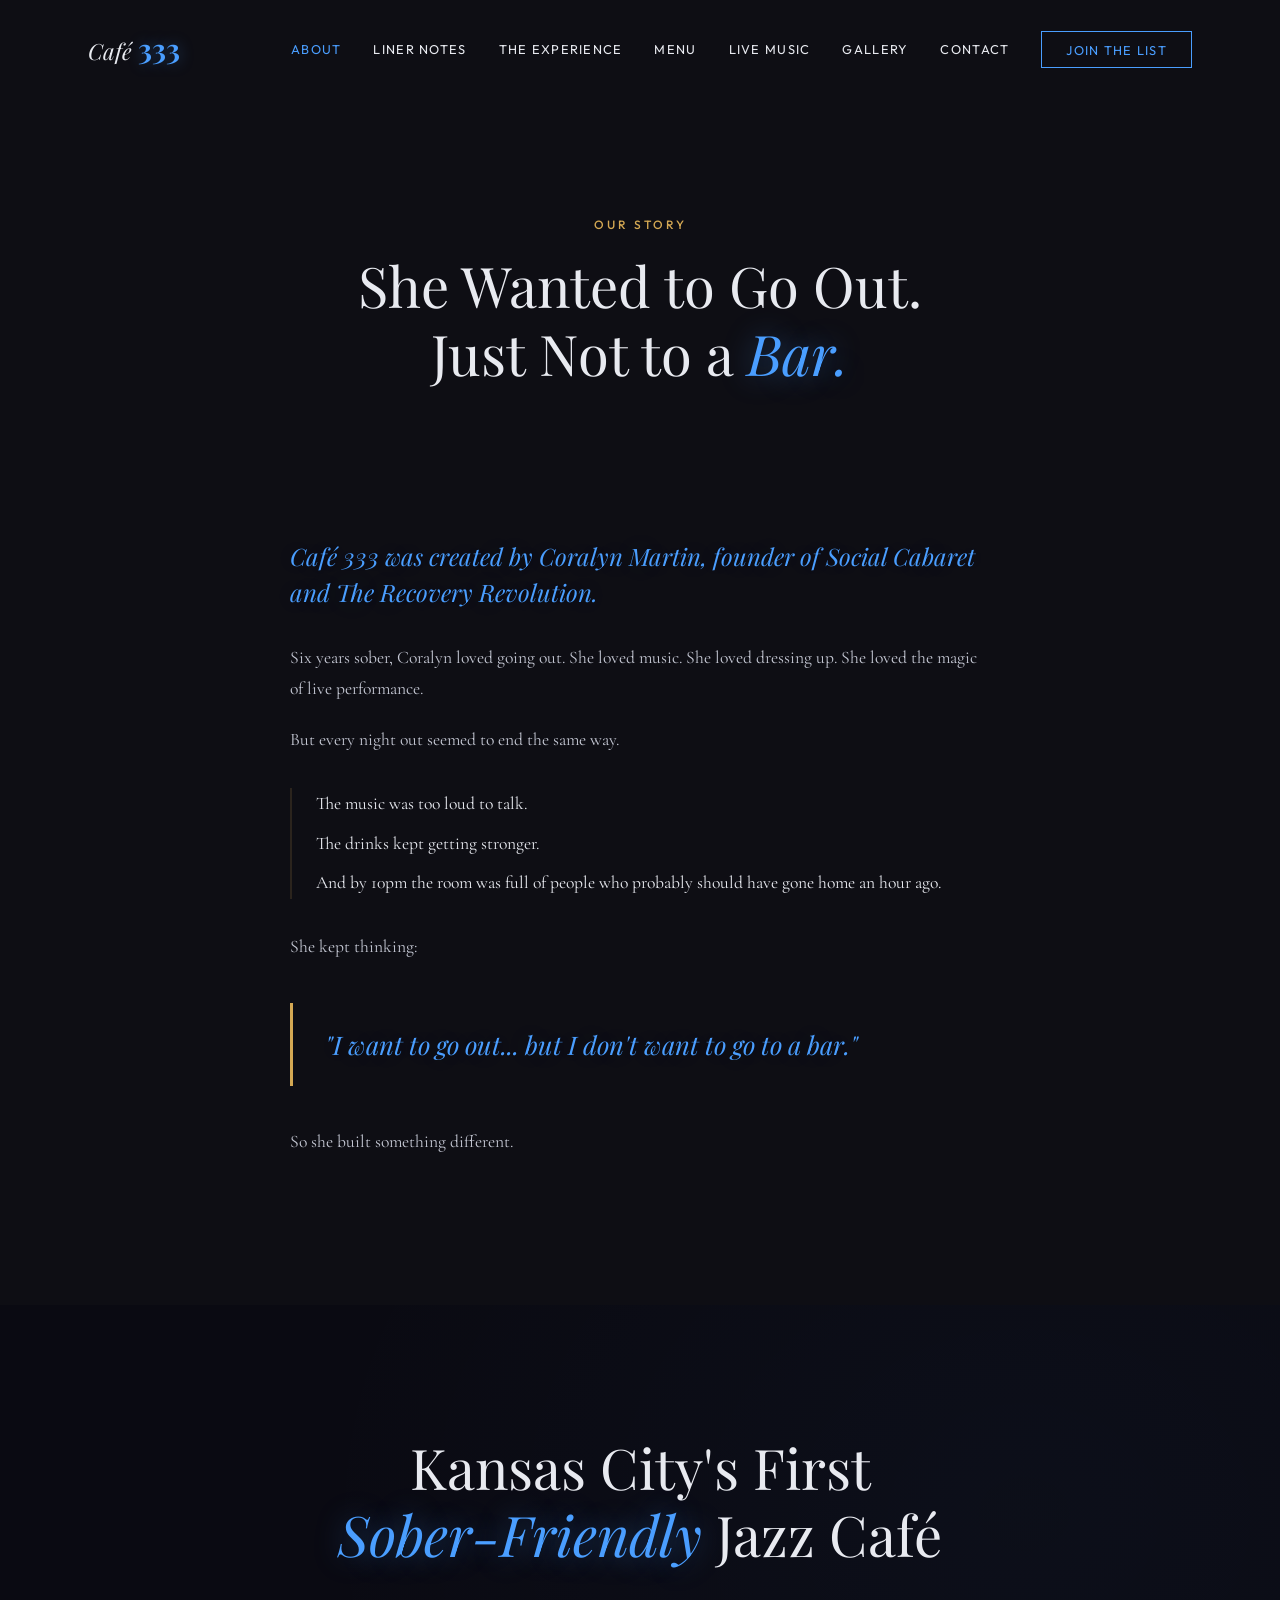
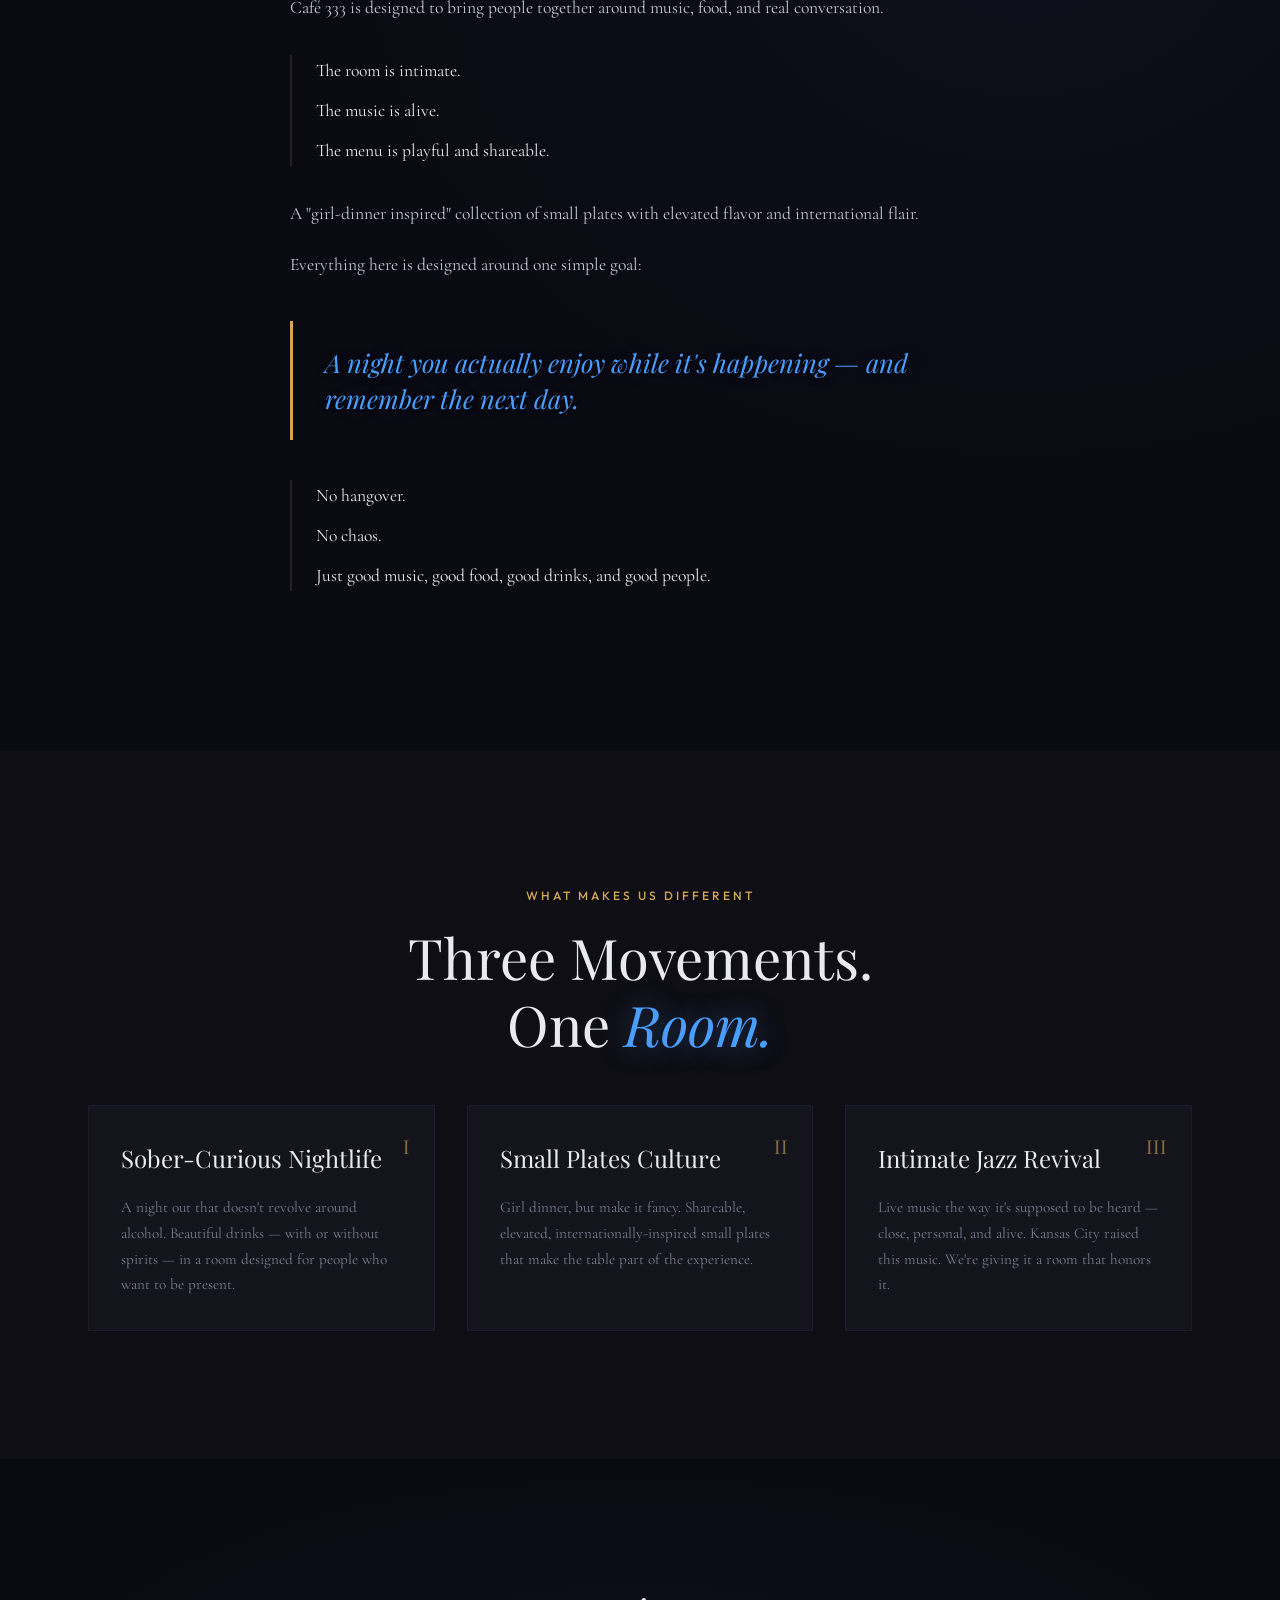
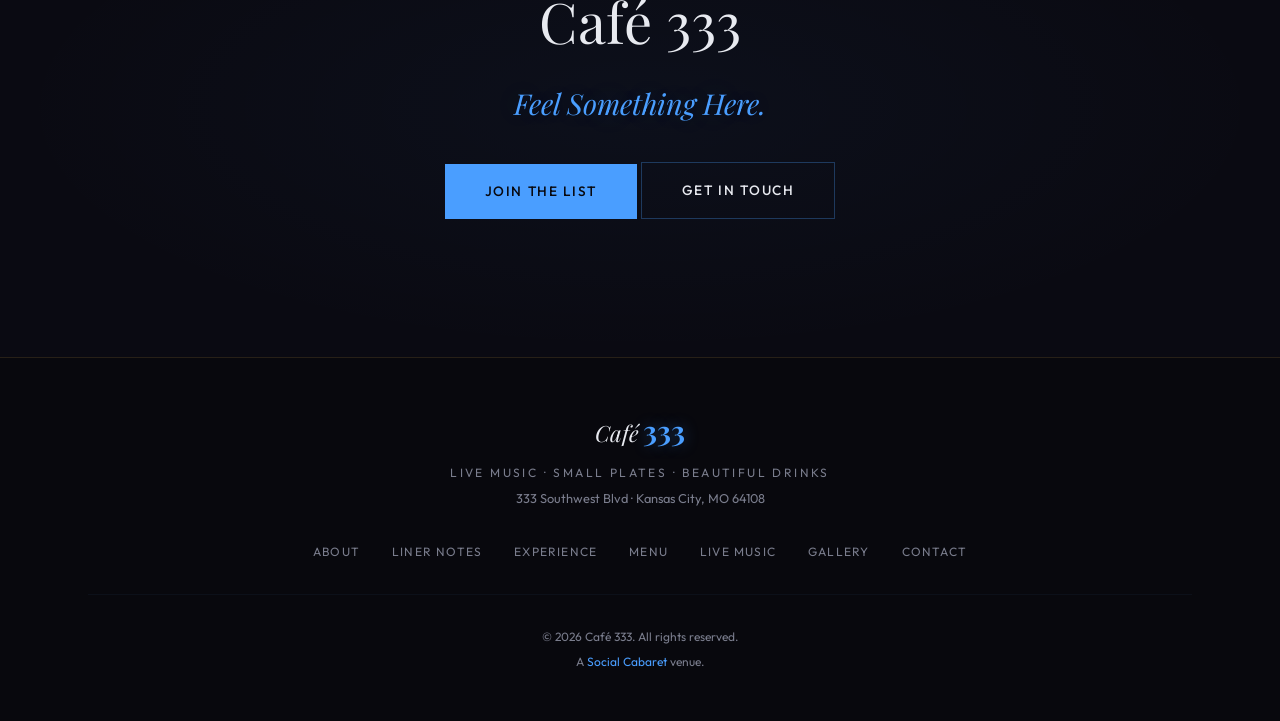
==== about.html @ 178d736c "Add cache-busting query string to CSS links Cloudflare CDN was serving stale CSS. Added ?v=2 to all " ====
<!DOCTYPE html>
<html lang="en">
<head>
  <meta charset="UTF-8">
  <meta name="viewport" content="width=device-width, initial-scale=1.0">
  <title>About — Café 333 | Kansas City's First Sober-Friendly Jazz Café</title>
  <meta name="description" content="Café 333 was created by Coralyn Martin, founder of Social Cabaret and The Recovery Revolution. Kansas City's first sober-friendly jazz café in the Crossroads.">
  <link rel="preconnect" href="https://fonts.googleapis.com">
  <link rel="preconnect" href="https://fonts.gstatic.com" crossorigin>
  <link href="https://fonts.googleapis.com/css2?family=Playfair+Display:ital,wght@0,400;0,700;0,900;1,400;1,700&family=Cormorant+Garamond:ital,wght@0,300;0,400;0,600;1,300;1,400&family=Outfit:wght@300;400;500;600&display=swap" rel="stylesheet">
  <link rel="stylesheet" href="css/style.css?v=2">
</head>
<body>

  <!-- ═══════════════════════════════════════════ -->
  <!-- NAVIGATION                                  -->
  <!-- ═══════════════════════════════════════════ -->
  <nav id="navbar" class="navbar scrolled">
    <div class="nav-container">
      <a href="index.html" class="nav-logo">
        <span class="logo-text">Café</span>
        <span class="logo-number">333</span>
      </a>
      <button class="nav-toggle" aria-label="Toggle navigation" aria-expanded="false">
        <span class="hamburger"></span>
      </button>
      <ul class="nav-links">
        <li><a href="about.html" style="color: var(--neon-blue);">About</a></li>
        <li><a href="liner-notes.html">Liner Notes</a></li>
        <li><a href="index.html#experience">The Experience</a></li>
        <li><a href="index.html#menu">Menu</a></li>
        <li><a href="index.html#performances">Live Music</a></li>
        <li><a href="index.html#gallery">Gallery</a></li>
        <li><a href="index.html#contact">Contact</a></li>
        <li><a href="index.html#signup" class="nav-cta">Join the List</a></li>
      </ul>
    </div>
  </nav>

  <!-- ═══════════════════════════════════════════ -->
  <!-- ABOUT HERO                                  -->
  <!-- ═══════════════════════════════════════════ -->
  <section class="section about-hero">
    <div class="container">
      <div class="section-header section-header--center">
        <span class="section-label">Our Story</span>
        <h1 class="section-title">She Wanted to Go Out.<br>Just Not to a <em>Bar.</em></h1>
      </div>
    </div>
  </section>

  <!-- ═══════════════════════════════════════════ -->
  <!-- FOUNDER STORY                               -->
  <!-- ═══════════════════════════════════════════ -->
  <section class="section about-story">
    <div class="container">
      <div class="about-story-content">
        <p class="lead">Café 333 was created by Coralyn Martin, founder of Social Cabaret and The Recovery Revolution.</p>

        <p>Six years sober, Coralyn loved going out. She loved music. She loved dressing up. She loved the magic of live performance.</p>

        <p>But every night out seemed to end the same way.</p>

        <div class="story-lines">
          <p>The music was too loud to talk.</p>
          <p>The drinks kept getting stronger.</p>
          <p>And by 10pm the room was full of people who probably should have gone home an hour ago.</p>
        </div>

        <p>She kept thinking:</p>

        <blockquote class="story-quote">
          "I want to go out... but I don't want to go to a bar."
        </blockquote>

        <p>So she built something different.</p>
      </div>
    </div>
  </section>

  <!-- ═══════════════════════════════════════════ -->
  <!-- THE CONCEPT                                 -->
  <!-- ═══════════════════════════════════════════ -->
  <section class="section about-concept">
    <div class="container">
      <div class="section-header section-header--center">
        <h2 class="section-title">Kansas City's First<br><em>Sober-Friendly</em> Jazz Café</h2>
      </div>
      <div class="about-story-content">
        <p>Café 333 is designed to bring people together around music, food, and real conversation.</p>

        <div class="story-lines">
          <p>The room is intimate.</p>
          <p>The music is alive.</p>
          <p>The menu is playful and shareable.</p>
        </div>

        <p>A "girl-dinner inspired" collection of small plates with elevated flavor and international flair.</p>

        <p>Everything here is designed around one simple goal:</p>

        <blockquote class="story-quote">
          A night you actually enjoy while it's happening — and remember the next day.
        </blockquote>

        <div class="story-lines">
          <p>No hangover.</p>
          <p>No chaos.</p>
          <p>Just good music, good food, good drinks, and good people.</p>
        </div>
      </div>
    </div>
  </section>

  <!-- ═══════════════════════════════════════════ -->
  <!-- POSITIONING                                 -->
  <!-- ═══════════════════════════════════════════ -->
  <section class="section about-position">
    <div class="container">
      <div class="section-header section-header--center">
        <span class="section-label">What Makes Us Different</span>
        <h2 class="section-title">Three Movements.<br>One <em>Room.</em></h2>
      </div>
      <div class="experience-cards">
        <article class="exp-card">
          <div class="exp-card-number">I</div>
          <div class="exp-card-content">
            <h3>Sober-Curious Nightlife</h3>
            <p>A night out that doesn't revolve around alcohol. Beautiful drinks — with or without spirits — in a room designed for people who want to be present.</p>
          </div>
        </article>
        <article class="exp-card">
          <div class="exp-card-number">II</div>
          <div class="exp-card-content">
            <h3>Small Plates Culture</h3>
            <p>Girl dinner, but make it fancy. Shareable, elevated, internationally-inspired small plates that make the table part of the experience.</p>
          </div>
        </article>
        <article class="exp-card">
          <div class="exp-card-number">III</div>
          <div class="exp-card-content">
            <h3>Intimate Jazz Revival</h3>
            <p>Live music the way it's supposed to be heard — close, personal, and alive. Kansas City raised this music. We're giving it a room that honors it.</p>
          </div>
        </article>
      </div>
    </div>
  </section>

  <!-- ═══════════════════════════════════════════ -->
  <!-- CLOSING / CTA                               -->
  <!-- ═══════════════════════════════════════════ -->
  <section class="section about-cta">
    <div class="container">
      <div class="section-header section-header--center">
        <h2 class="section-title">Café 333</h2>
        <p class="section-subtitle" style="font-family: var(--font-display); font-size: 1.8rem; font-style: italic; color: var(--neon-blue); text-shadow: 0 0 30px rgba(74, 158, 255, 0.15);">Feel Something Here.</p>
      </div>
      <div style="text-align: center; margin-top: 2rem;">
        <a href="index.html#signup" class="btn btn-primary">Join the List</a>
        <a href="index.html#contact" class="btn btn-ghost">Get in Touch</a>
      </div>
    </div>
  </section>

  <!-- ═══════════════════════════════════════════ -->
  <!-- FOOTER                                      -->
  <!-- ═══════════════════════════════════════════ -->
  <footer class="footer">
    <div class="container">
      <div class="footer-content">
        <div class="footer-brand">
          <span class="footer-logo">
            <span class="logo-text">Café</span>
            <span class="logo-number">333</span>
          </span>
          <p class="footer-tagline">Live Music · Small Plates · Beautiful Drinks</p>
          <p class="footer-address">333 Southwest Blvd · Kansas City, MO 64108</p>
        </div>
        <div class="footer-links">
          <a href="about.html">About</a>
          <a href="liner-notes.html">Liner Notes</a>
          <a href="index.html#experience">Experience</a>
          <a href="index.html#menu">Menu</a>
          <a href="index.html#performances">Live Music</a>
          <a href="index.html#gallery">Gallery</a>
          <a href="index.html#contact">Contact</a>
        </div>
        <div class="footer-bottom">
          <p>&copy; 2026 Café 333. All rights reserved.</p>
          <p class="footer-credit">A <a href="#" target="_blank">Social Cabaret</a> venue.</p>
        </div>
      </div>
    </div>
  </footer>

  <div class="floating-notes" aria-hidden="true" id="floatingNotes"></div>

  <script src="js/main.js"></script>
</body>
</html>
---- css/style.css ----
/* ═══════════════════════════════════════════════════════════════
   CAFÉ 333 — Kansas City's Newest Jazz Joint
   Blues, neons, and brass on black.
   ═══════════════════════════════════════════════════════════════ */

/* ─── CUSTOM PROPERTIES ─────────────────────────────────────── */
:root {
  /* Blues & Neons on Black */
  --neon-blue:   #4A9EFF;
  --neon-cyan:   #00D4FF;
  --neon-glow:   rgba(74, 158, 255, 0.4);
  --cyan-glow:   rgba(0, 212, 255, 0.3);

  /* Brass & Gold — for lines, rails, decorative accents */
  --gold:        #D4A853;
  --gold-light:  #E8C97A;
  --gold-dark:   #B8893A;
  --brass:       #C5954A;
  --brass-dim:   rgba(212, 168, 83, 0.15);

  /* Dark Palette */
  --cream:       #E8EAF0;
  --cream-dark:  #C5C8D4;
  --charcoal:    #0E0E14;
  --black:       #08080D;
  --midnight:    #0A0A12;
  --smoke:       #181824;
  --slate:       #7A7D8D;
  --deep-blue:   #0D1020;

  /* Typography */
  --font-display: 'Playfair Display', Georgia, serif;
  --font-body:    'Cormorant Garamond', Georgia, serif;
  --font-ui:      'Outfit', -apple-system, sans-serif;

  /* Spacing */
  --section-pad: clamp(4rem, 10vw, 8rem);
  --container-max: 1200px;

  /* Animation */
  --ease-out: cubic-bezier(0.22, 1, 0.36, 1);
  --ease-smooth: cubic-bezier(0.4, 0, 0.2, 1);
}

/* ─── RESET & BASE ──────────────────────────────────────────── */
*,
*::before,
*::after {
  margin: 0;
  padding: 0;
  box-sizing: border-box;
}

html {
  scroll-behavior: smooth;
  -webkit-font-smoothing: antialiased;
  -moz-osx-font-smoothing: grayscale;
}

body {
  font-family: var(--font-body);
  font-size: 18px;
  line-height: 1.7;
  color: var(--cream);
  background: var(--black);
  overflow-x: hidden;
}

img {
  display: block;
  max-width: 100%;
  height: auto;
}

a {
  color: var(--neon-blue);
  text-decoration: none;
  transition: color 0.3s var(--ease-smooth);
}

a:hover {
  color: var(--neon-cyan);
}

::selection {
  background: var(--neon-blue);
  color: var(--black);
}

.container {
  max-width: var(--container-max);
  margin: 0 auto;
  padding: 0 clamp(1.5rem, 4vw, 3rem);
}

.section {
  padding: var(--section-pad) 0;
  position: relative;
}

/* ─── SECTION HEADERS ───────────────────────────────────────── */
.section-label {
  display: inline-block;
  font-family: var(--font-ui);
  font-size: 0.75rem;
  font-weight: 500;
  letter-spacing: 0.25em;
  text-transform: uppercase;
  color: var(--gold);
  margin-bottom: 1rem;
  position: relative;
  padding-left: 2.5rem;
}

.section-label::before {
  content: '';
  position: absolute;
  left: 0;
  top: 50%;
  width: 2rem;
  height: 1px;
  background: var(--gold);
}

.section-title {
  font-family: var(--font-display);
  font-size: clamp(2rem, 5vw, 3.5rem);
  font-weight: 400;
  line-height: 1.2;
  color: var(--cream);
  margin-bottom: 1.5rem;
}

.section-title em {
  font-style: italic;
  color: var(--neon-blue);
  text-shadow: 0 0 30px var(--neon-glow);
}

.section-subtitle {
  font-family: var(--font-body);
  font-size: 1.15rem;
  color: var(--slate);
  max-width: 600px;
  line-height: 1.8;
}

.section-header--center {
  text-align: center;
}

.section-header--center .section-label {
  padding-left: 0;
}

.section-header--center .section-label::before {
  display: none;
}

.section-header--center .section-subtitle {
  margin: 0 auto;
}

/* ─── BUTTONS ───────────────────────────────────────────────── */
.btn {
  display: inline-block;
  font-family: var(--font-ui);
  font-size: 0.85rem;
  font-weight: 500;
  letter-spacing: 0.12em;
  text-transform: uppercase;
  padding: 1rem 2.5rem;
  border: none;
  border-radius: 0;
  cursor: pointer;
  transition: all 0.4s var(--ease-out);
  position: relative;
  overflow: hidden;
}

.btn-primary {
  background: var(--neon-blue);
  color: var(--black);
}

.btn-primary:hover {
  background: var(--neon-cyan);
  color: var(--black);
  transform: translateY(-2px);
  box-shadow: 0 8px 30px var(--neon-glow);
}

.btn-ghost {
  background: transparent;
  color: var(--cream);
  border: 1px solid rgba(74, 158, 255, 0.3);
}

.btn-ghost:hover {
  border-color: var(--neon-blue);
  color: var(--neon-blue);
  transform: translateY(-2px);
  box-shadow: 0 0 20px rgba(74, 158, 255, 0.15);
}

.btn-outline {
  background: transparent;
  color: var(--neon-blue);
  border: 1px solid var(--neon-blue);
}

.btn-outline:hover {
  background: var(--neon-blue);
  color: var(--black);
  transform: translateY(-2px);
  box-shadow: 0 0 20px var(--neon-glow);
}

/* ─── NAVBAR ────────────────────────────────────────────────── */
.navbar {
  position: fixed;
  top: 0;
  left: 0;
  right: 0;
  z-index: 1000;
  padding: 1.5rem 0;
  transition: all 0.4s var(--ease-smooth);
}

.navbar.scrolled {
  background: rgba(8, 8, 13, 0.95);
  backdrop-filter: blur(20px);
  -webkit-backdrop-filter: blur(20px);
  padding: 0.8rem 0;
  border-bottom: 1px solid var(--brass-dim);
}

.nav-container {
  max-width: var(--container-max);
  margin: 0 auto;
  padding: 0 clamp(1.5rem, 4vw, 3rem);
  display: flex;
  align-items: center;
  justify-content: space-between;
}

.nav-logo {
  display: flex;
  align-items: baseline;
  gap: 0.4rem;
  text-decoration: none;
  z-index: 1001;
}

.logo-text {
  font-family: var(--font-display);
  font-size: 1.4rem;
  font-weight: 400;
  font-style: italic;
  color: var(--cream);
}

.logo-number {
  font-family: var(--font-display);
  font-size: 1.8rem;
  font-weight: 700;
  color: var(--neon-blue);
  text-shadow: 0 0 15px var(--neon-glow);
}

.nav-links {
  display: flex;
  align-items: center;
  gap: 2rem;
  list-style: none;
}

.nav-links a {
  font-family: var(--font-ui);
  font-size: 0.8rem;
  font-weight: 400;
  letter-spacing: 0.1em;
  text-transform: uppercase;
  color: var(--cream);
  transition: color 0.3s;
  position: relative;
}

.nav-links a::after {
  content: '';
  position: absolute;
  bottom: -4px;
  left: 0;
  width: 0;
  height: 1px;
  background: var(--neon-blue);
  transition: width 0.3s var(--ease-out);
}

.nav-links a:hover {
  color: var(--neon-blue);
}

.nav-links a:hover::after {
  width: 100%;
}

.nav-cta {
  padding: 0.6rem 1.5rem !important;
  border: 1px solid var(--neon-blue) !important;
  color: var(--neon-blue) !important;
}

.nav-cta:hover {
  background: var(--neon-blue) !important;
  color: var(--black) !important;
  box-shadow: 0 0 15px var(--neon-glow) !important;
}

/* Hamburger */
.nav-toggle {
  display: none;
  background: none;
  border: none;
  cursor: pointer;
  padding: 0.5rem;
  z-index: 1001;
}

.hamburger,
.hamburger::before,
.hamburger::after {
  display: block;
  width: 24px;
  height: 1.5px;
  background: var(--cream);
  transition: all 0.3s var(--ease-smooth);
}

.hamburger {
  position: relative;
}

.hamburger::before,
.hamburger::after {
  content: '';
  position: absolute;
  left: 0;
}

.hamburger::before { top: -7px; }
.hamburger::after  { top: 7px; }

.nav-toggle[aria-expanded="true"] .hamburger {
  background: transparent;
}

.nav-toggle[aria-expanded="true"] .hamburger::before {
  transform: rotate(45deg);
  top: 0;
}

.nav-toggle[aria-expanded="true"] .hamburger::after {
  transform: rotate(-45deg);
  top: 0;
}

/* ─── HERO ──────────────────────────────────────────────────── */
.hero {
  min-height: 100vh;
  display: flex;
  align-items: center;
  justify-content: center;
  position: relative;
  overflow: hidden;
  background: var(--black);
}

.hero-bg {
  position: absolute;
  inset: 0;
  z-index: 0;
}

.hero-bg img {
  width: 100%;
  height: 100%;
  object-fit: cover;
  object-position: center 20%;
  filter: brightness(0.35) saturate(1.2);
}

.hero-overlay {
  position: absolute;
  inset: 0;
  z-index: 1;
  background:
    linear-gradient(to bottom, rgba(8, 8, 13, 0.4) 0%, rgba(8, 8, 13, 0.2) 40%, rgba(8, 8, 13, 0.7) 80%, var(--black) 100%),
    linear-gradient(to right, rgba(74, 158, 255, 0.05) 0%, transparent 50%);
}

.hero-particles {
  position: absolute;
  inset: 0;
  pointer-events: none;
  z-index: 1;
}

.hero-content {
  text-align: center;
  position: relative;
  z-index: 2;
  padding: 0 2rem;
}

.hero-tagline-top {
  font-family: var(--font-ui);
  font-size: 0.8rem;
  font-weight: 400;
  letter-spacing: 0.3em;
  text-transform: uppercase;
  color: var(--gold);
  margin-bottom: 1.5rem;
  opacity: 0;
  animation: fadeUp 1s 0.3s var(--ease-out) forwards;
}

.hero-title {
  font-family: var(--font-display);
  font-size: clamp(3.5rem, 12vw, 8rem);
  font-weight: 900;
  line-height: 0.95;
  color: var(--cream);
  margin-bottom: 1.5rem;
  display: flex;
  flex-direction: column;
  align-items: center;
}

.title-line {
  opacity: 0;
  display: inline-block;
}

.title-line-1 {
  animation: fadeUp 0.8s 0.5s var(--ease-out) forwards;
  font-size: clamp(3.5rem, 12vw, 8rem);
  font-style: italic;
  color: var(--cream);
}

.title-line-2 {
  animation: fadeUp 0.8s 0.7s var(--ease-out) forwards;
  font-family: var(--font-ui);
  font-size: clamp(0.8rem, 2vw, 1rem);
  font-weight: 300;
  letter-spacing: 0.5em;
  text-transform: uppercase;
  color: var(--neon-blue);
  text-shadow: 0 0 20px var(--neon-glow);
  margin: 0.8rem 0 0.3rem;
}

.title-line-3 {
  animation: fadeUp 0.8s 0.9s var(--ease-out) forwards;
  font-size: clamp(1.2rem, 3vw, 1.6rem);
  font-weight: 400;
  font-style: italic;
  color: var(--gold);
  letter-spacing: 0.02em;
}

.title-dot {
  display: none;
}

.hero-divider {
  width: 120px;
  margin: 1rem auto 2rem;
  color: var(--gold);
  opacity: 0;
  animation: fadeUp 0.8s 1.1s var(--ease-out) forwards;
}

.divider-svg {
  width: 100%;
}

.hero-tagline {
  font-family: var(--font-body);
  font-size: clamp(1rem, 2.5vw, 1.3rem);
  font-weight: 300;
  color: var(--cream-dark);
  line-height: 1.8;
  max-width: 550px;
  margin: 0 auto 3rem;
  opacity: 0;
  animation: fadeUp 0.8s 1.3s var(--ease-out) forwards;
}

.hero-actions {
  display: flex;
  gap: 1.5rem;
  justify-content: center;
  flex-wrap: wrap;
  opacity: 0;
  animation: fadeUp 0.8s 1.5s var(--ease-out) forwards;
}

.hero-scroll {
  position: absolute;
  bottom: 2rem;
  left: 50%;
  transform: translateX(-50%);
  display: flex;
  flex-direction: column;
  align-items: center;
  gap: 0.5rem;
  opacity: 0;
  animation: fadeUp 0.8s 2s var(--ease-out) forwards;
}

.hero-scroll span {
  font-family: var(--font-ui);
  font-size: 0.65rem;
  letter-spacing: 0.2em;
  text-transform: uppercase;
  color: var(--slate);
}

.scroll-line {
  width: 1px;
  height: 40px;
  background: linear-gradient(to bottom, var(--neon-blue), transparent);
  animation: scrollPulse 2s ease-in-out infinite;
}

@keyframes scrollPulse {
  0%, 100% { opacity: 1; transform: scaleY(1); }
  50% { opacity: 0.3; transform: scaleY(0.6); }
}

@keyframes fadeUp {
  from { opacity: 0; transform: translateY(20px); }
  to   { opacity: 1; transform: translateY(0); }
}

@keyframes grain {
  0%, 100% { transform: translate(0, 0); }
  10% { transform: translate(-5%, -10%); }
  20% { transform: translate(-15%, 5%); }
  30% { transform: translate(7%, -25%); }
  40% { transform: translate(-5%, 25%); }
  50% { transform: translate(-15%, 10%); }
  60% { transform: translate(15%, 0%); }
  70% { transform: translate(0%, 15%); }
  80% { transform: translate(3%, 35%); }
  90% { transform: translate(-10%, 10%); }
}

/* ─── ABOUT ─────────────────────────────────────────────────── */
.about {
  background: var(--charcoal);
}

.about-grid {
  display: grid;
  grid-template-columns: 1fr 1fr;
  gap: 4rem;
  align-items: center;
  margin-top: 3rem;
}

.image-frame {
  position: relative;
  overflow: hidden;
  aspect-ratio: 4 / 5;
  background: var(--smoke);
}

.image-frame img {
  width: 100%;
  height: 100%;
  object-fit: cover;
  transition: transform 0.6s var(--ease-out);
}

.image-frame:hover img {
  transform: scale(1.03);
}

.image-accent {
  position: absolute;
  top: -1rem;
  right: -1rem;
  width: 100%;
  height: 100%;
  border: 1px solid var(--gold);
  z-index: -1;
}

.about-text .lead {
  font-family: var(--font-display);
  font-size: 1.5rem;
  font-weight: 400;
  font-style: italic;
  line-height: 1.5;
  color: var(--neon-blue);
  text-shadow: 0 0 30px rgba(74, 158, 255, 0.15);
  margin-bottom: 1.5rem;
}

.about-text p {
  color: var(--cream-dark);
  margin-bottom: 1rem;
  font-size: 1.05rem;
}

.about-values {
  display: flex;
  gap: 2rem;
  margin-top: 2rem;
  padding-top: 2rem;
  border-top: 1px solid var(--brass-dim);
}

.value {
  display: flex;
  align-items: center;
  gap: 0.6rem;
}

.value-icon {
  font-size: 1.2rem;
  color: var(--neon-blue);
}

.value-text {
  font-family: var(--font-ui);
  font-size: 0.8rem;
  letter-spacing: 0.05em;
  color: var(--cream);
}

/* ─── EXPERIENCE ────────────────────────────────────────────── */
.experience {
  background:
    radial-gradient(ellipse at 80% 20%, rgba(74, 158, 255, 0.03) 0%, transparent 50%),
    var(--midnight);
}

.experience-cards {
  display: grid;
  grid-template-columns: repeat(3, 1fr);
  gap: 2rem;
  margin-top: 3rem;
}

.exp-card {
  position: relative;
  background: rgba(24, 24, 36, 0.6);
  border: 1px solid rgba(74, 158, 255, 0.08);
  overflow: hidden;
  transition: all 0.5s var(--ease-out);
}

.exp-card:hover {
  border-color: rgba(74, 158, 255, 0.25);
  transform: translateY(-4px);
  box-shadow: 0 20px 60px rgba(0, 0, 0, 0.4), 0 0 30px rgba(74, 158, 255, 0.05);
}

.exp-card-number {
  position: absolute;
  top: 1.5rem;
  right: 1.5rem;
  font-family: var(--font-display);
  font-size: 1.2rem;
  color: var(--gold);
  opacity: 0.6;
  z-index: 2;
}

.exp-card-image {
  aspect-ratio: 16 / 10;
  overflow: hidden;
  background: var(--smoke);
}

.exp-card-image img {
  width: 100%;
  height: 100%;
  object-fit: cover;
  transition: transform 0.6s var(--ease-out);
  filter: brightness(0.8);
}

.exp-card:hover .exp-card-image img {
  transform: scale(1.05);
  filter: brightness(0.9);
}

.exp-card-content {
  padding: 2rem;
}

.exp-card-content h3 {
  font-family: var(--font-display);
  font-size: 1.5rem;
  font-weight: 400;
  color: var(--cream);
  margin-bottom: 1rem;
}

.exp-card-content p {
  font-size: 0.95rem;
  color: var(--slate);
  line-height: 1.7;
}

/* ─── MENU ──────────────────────────────────────────────────── */
.menu {
  background: var(--charcoal);
  position: relative;
}

.menu::before {
  content: '';
  position: absolute;
  top: 0;
  left: 50%;
  transform: translateX(-50%);
  width: 1px;
  height: 100%;
  background: linear-gradient(to bottom, transparent, var(--brass-dim), transparent);
  pointer-events: none;
}

.menu-grid {
  display: grid;
  grid-template-columns: 1fr 1fr;
  gap: 3rem;
  margin-top: 3rem;
}

.menu-cat-title {
  font-family: var(--font-display);
  font-size: 1.6rem;
  font-weight: 400;
  color: var(--neon-blue);
  margin-bottom: 0.3rem;
  display: flex;
  flex-direction: column;
}

.menu-cat-subtitle {
  font-family: var(--font-ui);
  font-size: 0.7rem;
  font-weight: 400;
  letter-spacing: 0.2em;
  text-transform: uppercase;
  color: var(--slate);
  margin-bottom: 1.5rem;
}

.menu-item {
  padding: 1rem 0;
  border-bottom: 1px solid rgba(74, 158, 255, 0.06);
}

.menu-item:last-child {
  border-bottom: none;
}

.menu-item-header {
  display: flex;
  align-items: baseline;
  gap: 0.5rem;
  margin-bottom: 0.3rem;
}

.menu-item-name {
  font-family: var(--font-display);
  font-size: 1.1rem;
  font-weight: 400;
  color: var(--cream);
  white-space: nowrap;
}

.menu-item-dots {
  flex: 1;
  border-bottom: 1px dotted var(--brass-dim);
  min-width: 2rem;
  margin-bottom: 4px;
}

.menu-item-price {
  font-family: var(--font-ui);
  font-size: 0.9rem;
  font-weight: 500;
  color: var(--gold);
  white-space: nowrap;
}

.menu-item-desc {
  font-size: 0.85rem;
  color: var(--slate);
  font-style: italic;
  line-height: 1.5;
}

.menu-note {
  text-align: center;
  margin-top: 3rem;
  font-family: var(--font-ui);
  font-size: 0.8rem;
  color: var(--slate);
  font-style: italic;
}

/* ─── PERFORMANCES ──────────────────────────────────────────── */
.performances {
  background:
    radial-gradient(ellipse at 20% 80%, rgba(74, 158, 255, 0.04) 0%, transparent 50%),
    var(--midnight);
}

.perf-grid {
  display: grid;
  grid-template-columns: 1fr 1fr;
  gap: 1.5rem;
  margin-top: 3rem;
}

.perf-card {
  display: flex;
  gap: 1.5rem;
  padding: 2rem;
  background: rgba(24, 24, 36, 0.4);
  border: 1px solid rgba(74, 158, 255, 0.08);
  transition: all 0.4s var(--ease-out);
}

.perf-card:hover {
  border-color: rgba(74, 158, 255, 0.2);
  background: rgba(24, 24, 36, 0.6);
  box-shadow: 0 0 20px rgba(74, 158, 255, 0.05);
}

.perf-date {
  display: flex;
  flex-direction: column;
  align-items: center;
  justify-content: center;
  min-width: 60px;
  padding: 0.5rem;
  border: 1px solid var(--brass-dim);
}

.perf-month {
  font-family: var(--font-ui);
  font-size: 0.65rem;
  letter-spacing: 0.15em;
  text-transform: uppercase;
  color: var(--gold);
}

.perf-day {
  font-family: var(--font-display);
  font-size: 1.5rem;
  font-weight: 700;
  color: var(--cream);
}

.perf-genre {
  font-family: var(--font-ui);
  font-size: 0.65rem;
  letter-spacing: 0.2em;
  text-transform: uppercase;
  color: var(--neon-blue);
  display: inline-block;
  margin-bottom: 0.5rem;
}

.perf-name {
  font-family: var(--font-display);
  font-size: 1.3rem;
  font-weight: 400;
  color: var(--cream);
  margin-bottom: 0.5rem;
}

.perf-desc {
  font-size: 0.9rem;
  color: var(--slate);
  line-height: 1.6;
  margin-bottom: 0.8rem;
}

.perf-time {
  font-family: var(--font-ui);
  font-size: 0.75rem;
  color: var(--slate);
  letter-spacing: 0.05em;
}

.perf-cta {
  text-align: center;
  margin-top: 3rem;
  padding-top: 2rem;
  border-top: 1px solid var(--brass-dim);
}

.perf-cta p {
  font-family: var(--font-display);
  font-size: 1.2rem;
  font-style: italic;
  color: var(--cream-dark);
  margin-bottom: 1.5rem;
}

/* ─── GALLERY ───────────────────────────────────────────────── */
.gallery {
  background: var(--charcoal);
}

.gallery-grid {
  display: grid;
  grid-template-columns: repeat(4, 1fr);
  grid-auto-rows: 250px;
  gap: 1rem;
  margin-top: 3rem;
}

.gallery-item {
  position: relative;
  overflow: hidden;
  cursor: pointer;
  background: var(--smoke);
}

.gallery-item--wide {
  grid-column: span 2;
}

.gallery-item img {
  width: 100%;
  height: 100%;
  object-fit: cover;
  transition: transform 0.6s var(--ease-out), filter 0.6s var(--ease-out);
  filter: brightness(0.75) saturate(0.9);
}

.gallery-item:hover img {
  transform: scale(1.05);
  filter: brightness(0.9) saturate(1.1);
}

.gallery-caption {
  position: absolute;
  bottom: 0;
  left: 0;
  right: 0;
  padding: 1.5rem;
  background: linear-gradient(to top, rgba(8, 8, 13, 0.85), transparent);
  font-family: var(--font-display);
  font-size: 1rem;
  font-style: italic;
  color: var(--cream);
  transform: translateY(100%);
  transition: transform 0.4s var(--ease-out);
}

.gallery-item:hover .gallery-caption {
  transform: translateY(0);
}

/* ─── SIGNUP ────────────────────────────────────────────────── */
.signup {
  background:
    radial-gradient(ellipse at center, rgba(74, 158, 255, 0.04) 0%, transparent 70%),
    var(--midnight);
  text-align: center;
}

.signup-content {
  max-width: 600px;
  margin: 0 auto;
}

.signup-text {
  font-size: 1.05rem;
  color: var(--cream-dark);
  margin-bottom: 2.5rem;
  line-height: 1.8;
}

.signup-form {
  display: flex;
  flex-direction: column;
  gap: 1rem;
  text-align: left;
}

.form-input {
  width: 100%;
  padding: 1rem 1.2rem;
  background: rgba(24, 24, 36, 0.6);
  border: 1px solid rgba(74, 158, 255, 0.15);
  color: var(--cream);
  font-family: var(--font-ui);
  font-size: 0.9rem;
  transition: all 0.3s var(--ease-smooth);
  outline: none;
}

.form-input::placeholder {
  color: var(--slate);
}

.form-input:focus {
  border-color: var(--neon-blue);
  background: rgba(24, 24, 36, 0.8);
  box-shadow: 0 0 0 3px rgba(74, 158, 255, 0.1);
}

.form-options {
  display: flex;
  flex-direction: column;
  gap: 0.8rem;
  margin: 0.5rem 0;
}

.form-checkbox {
  display: flex;
  align-items: center;
  gap: 0.8rem;
  cursor: pointer;
  font-family: var(--font-ui);
  font-size: 0.85rem;
  color: var(--cream-dark);
}

.form-checkbox input {
  display: none;
}

.checkmark {
  width: 18px;
  height: 18px;
  border: 1px solid rgba(74, 158, 255, 0.3);
  background: rgba(24, 24, 36, 0.6);
  position: relative;
  flex-shrink: 0;
  transition: all 0.3s;
}

.form-checkbox input:checked + .checkmark {
  background: var(--neon-blue);
  border-color: var(--neon-blue);
}

.form-checkbox input:checked + .checkmark::after {
  content: '';
  position: absolute;
  top: 2px;
  left: 5px;
  width: 5px;
  height: 9px;
  border: solid var(--black);
  border-width: 0 2px 2px 0;
  transform: rotate(45deg);
}

.btn-submit {
  width: 100%;
  margin-top: 0.5rem;
  text-align: center;
}

.btn-submit .btn-success {
  display: none;
}

.btn-submit.submitted .btn-text {
  display: none;
}

.btn-submit.submitted .btn-success {
  display: inline;
}

.btn-submit.submitted {
  background: #2a7a3f;
  pointer-events: none;
}

.signup-note {
  margin-top: 1.5rem;
  font-family: var(--font-ui);
  font-size: 0.75rem;
  color: var(--slate);
  font-style: italic;
}

/* ─── CONTACT ───────────────────────────────────────────────── */
.contact {
  background: var(--charcoal);
}

.contact-grid {
  display: grid;
  grid-template-columns: 1fr 1fr;
  gap: 4rem;
  margin-top: 1rem;
}

.contact-details {
  margin-top: 2rem;
}

.contact-detail {
  margin-bottom: 2rem;
}

.contact-detail h4 {
  font-family: var(--font-ui);
  font-size: 0.7rem;
  font-weight: 500;
  letter-spacing: 0.2em;
  text-transform: uppercase;
  color: var(--gold);
  margin-bottom: 0.5rem;
}

.contact-detail p {
  font-size: 1rem;
  color: var(--cream-dark);
  line-height: 1.6;
}

.contact-social {
  margin-top: 2rem;
}

.contact-social h4 {
  font-family: var(--font-ui);
  font-size: 0.7rem;
  font-weight: 500;
  letter-spacing: 0.2em;
  text-transform: uppercase;
  color: var(--gold);
  margin-bottom: 0.8rem;
}

.social-links {
  display: flex;
  gap: 1rem;
}

.social-link {
  display: flex;
  align-items: center;
  justify-content: center;
  width: 44px;
  height: 44px;
  border: 1px solid rgba(74, 158, 255, 0.2);
  color: var(--cream);
  transition: all 0.3s var(--ease-smooth);
}

.social-link:hover {
  border-color: var(--neon-blue);
  color: var(--neon-blue);
  transform: translateY(-2px);
  box-shadow: 0 0 15px rgba(74, 158, 255, 0.15);
}

.map-container {
  width: 100%;
  height: 100%;
  min-height: 400px;
  background: var(--smoke);
  overflow: hidden;
}

.map-container iframe {
  filter: grayscale(0.5) brightness(0.7) contrast(1.1) hue-rotate(10deg);
  transition: filter 0.3s;
}

.map-container:hover iframe {
  filter: grayscale(0.2) brightness(0.85);
}

/* ─── FOOTER ────────────────────────────────────────────────── */
.footer {
  background: var(--black);
  padding: 3rem 0;
  border-top: 1px solid var(--brass-dim);
}

.footer-content {
  text-align: center;
}

.footer-brand {
  margin-bottom: 2rem;
}

.footer-logo {
  display: inline-flex;
  align-items: baseline;
  gap: 0.3rem;
  margin-bottom: 0.5rem;
}

.footer-tagline {
  font-family: var(--font-ui);
  font-size: 0.75rem;
  letter-spacing: 0.2em;
  text-transform: uppercase;
  color: var(--slate);
  margin-bottom: 0.3rem;
}

.footer-address {
  font-family: var(--font-ui);
  font-size: 0.8rem;
  color: var(--slate);
}

.footer-links {
  display: flex;
  justify-content: center;
  flex-wrap: wrap;
  gap: 2rem;
  margin-bottom: 2rem;
}

.footer-links a {
  font-family: var(--font-ui);
  font-size: 0.75rem;
  letter-spacing: 0.1em;
  text-transform: uppercase;
  color: var(--slate);
  transition: color 0.3s;
}

.footer-links a:hover {
  color: var(--neon-blue);
}

.footer-bottom {
  padding-top: 2rem;
  border-top: 1px solid rgba(74, 158, 255, 0.05);
}

.footer-bottom p {
  font-family: var(--font-ui);
  font-size: 0.75rem;
  color: var(--slate);
}

.footer-credit {
  margin-top: 0.3rem;
}

.footer-credit a {
  color: var(--neon-blue);
}

/* ─── ABOUT PAGE ───────────────────────────────────────────── */
.about-hero {
  padding-top: calc(var(--section-pad) + 5rem);
  background: var(--charcoal);
}

.about-story {
  background: var(--charcoal);
  padding-top: 0;
}

.about-story-content {
  max-width: 700px;
  margin: 0 auto;
}

.about-story-content .lead {
  font-family: var(--font-display);
  font-size: 1.5rem;
  font-weight: 400;
  font-style: italic;
  line-height: 1.5;
  color: var(--neon-blue);
  text-shadow: 0 0 30px rgba(74, 158, 255, 0.15);
  margin-bottom: 2rem;
}

.about-story-content p {
  color: var(--cream-dark);
  margin-bottom: 1.2rem;
  font-size: 1.1rem;
  line-height: 1.8;
}

.story-lines {
  margin: 2rem 0;
  padding-left: 1.5rem;
  border-left: 2px solid var(--brass-dim);
}

.story-lines p {
  color: var(--cream);
  font-size: 1.1rem;
  margin-bottom: 0.5rem;
}

.story-quote {
  font-family: var(--font-display);
  font-size: 1.6rem;
  font-style: italic;
  color: var(--neon-blue);
  text-shadow: 0 0 30px rgba(74, 158, 255, 0.15);
  margin: 2.5rem 0;
  padding: 1.5rem 2rem;
  border-left: 3px solid var(--gold);
  line-height: 1.4;
}

.about-concept {
  background:
    radial-gradient(ellipse at 80% 20%, rgba(74, 158, 255, 0.03) 0%, transparent 50%),
    var(--midnight);
}

.about-position {
  background: var(--charcoal);
}

.about-cta {
  background:
    radial-gradient(ellipse at center, rgba(74, 158, 255, 0.04) 0%, transparent 70%),
    var(--midnight);
}

/* ─── LINER NOTES CARDS ────────────────────────────────────── */
.liner-notes-grid-section {
  background: var(--charcoal);
}

.liner-notes-grid {
  display: grid;
  grid-template-columns: 1fr 1fr;
  gap: 2.5rem;
}

.liner-card {
  position: relative;
  display: flex;
  flex-direction: column;
  background: #12121C;
  border: 1px solid rgba(212, 168, 83, 0.12);
  border-radius: 4px;
  text-decoration: none;
  transition: all 0.5s var(--ease-out);
  overflow: hidden;
}

.liner-card:hover {
  border-color: rgba(74, 158, 255, 0.3);
  transform: translateY(-8px);
  box-shadow:
    0 25px 60px rgba(0, 0, 0, 0.6),
    0 0 40px rgba(74, 158, 255, 0.08);
}

/* Visual header */
.liner-card-visual {
  position: relative;
  padding: 2rem 2rem 1.5rem;
  min-height: 120px;
  display: flex;
  align-items: flex-end;
  justify-content: space-between;
  background: linear-gradient(135deg, #181828 0%, #0E0E18 100%);
  border-bottom: 1px solid rgba(212, 168, 83, 0.08);
}

.liner-card:nth-child(1) .liner-card-visual { background: linear-gradient(135deg, #0F1A2E 0%, #0E0E18 100%); }
.liner-card:nth-child(2) .liner-card-visual { background: linear-gradient(135deg, #0F2428 0%, #0E0E18 100%); }
.liner-card:nth-child(3) .liner-card-visual { background: linear-gradient(135deg, #1A1710 0%, #0E0E18 100%); }
.liner-card:nth-child(4) .liner-card-visual { background: linear-gradient(135deg, #18102A 0%, #0E0E18 100%); }

.liner-card-number {
  font-family: var(--font-display);
  font-size: 4rem;
  font-weight: 900;
  line-height: 1;
  color: rgba(255, 255, 255, 0.04);
  position: relative;
}

.liner-card:hover .liner-card-number {
  color: rgba(255, 255, 255, 0.08);
}

.liner-card-icon {
  color: var(--gold);
  opacity: 0.3;
  transition: all 0.5s var(--ease-out);
}

.liner-card:hover .liner-card-icon {
  opacity: 0.6;
  transform: scale(1.15);
}

/* Card body */
.liner-card-body {
  padding: 1.8rem 2rem 2rem;
  display: flex;
  flex-direction: column;
  flex: 1;
}

.liner-card-tag {
  display: inline-block;
  font-family: var(--font-ui);
  font-size: 0.6rem;
  font-weight: 600;
  letter-spacing: 0.3em;
  text-transform: uppercase;
  color: var(--gold);
  margin-bottom: 0.8rem;
  padding: 0.3rem 0.8rem;
  background: rgba(212, 168, 83, 0.08);
  border: 1px solid rgba(212, 168, 83, 0.15);
  border-radius: 2px;
  width: fit-content;
}

.liner-card-title {
  font-family: var(--font-display);
  font-size: 1.4rem;
  font-weight: 400;
  color: var(--cream);
  line-height: 1.3;
  margin-bottom: 1rem;
  transition: color 0.4s;
}

.liner-card:hover .liner-card-title {
  color: var(--neon-blue);
}

.liner-card-quote {
  font-family: var(--font-display);
  font-size: 0.95rem;
  font-style: italic;
  color: rgba(74, 158, 255, 0.7);
  line-height: 1.5;
  margin-bottom: 1rem;
  padding-left: 1rem;
  border-left: 2px solid rgba(212, 168, 83, 0.25);
}

.liner-card-excerpt {
  font-family: var(--font-body);
  font-size: 0.95rem;
  color: var(--slate);
  line-height: 1.7;
  flex: 1;
  margin-bottom: 1.5rem;
}

.liner-card-link {
  display: flex;
  align-items: center;
  gap: 0.6rem;
  font-family: var(--font-ui);
  font-size: 0.75rem;
  font-weight: 500;
  letter-spacing: 0.15em;
  text-transform: uppercase;
  color: var(--slate);
  transition: all 0.4s var(--ease-out);
  padding-top: 1.2rem;
  border-top: 1px solid rgba(255, 255, 255, 0.04);
}

.liner-card-link-arrow {
  display: inline-block;
  transition: transform 0.4s var(--ease-out);
  font-size: 1rem;
}

.liner-card:hover .liner-card-link {
  color: var(--neon-blue);
}

.liner-card:hover .liner-card-link-arrow {
  transform: translateX(6px);
}

/* ─── ARTICLE PAGES ────────────────────────────────────────── */
.article-hero {
  padding-top: calc(var(--section-pad) + 5rem);
  padding-bottom: 0;
  background: var(--charcoal);
}

.article-header {
  max-width: 700px;
}

.article-back {
  display: inline-block;
  font-family: var(--font-ui);
  font-size: 0.8rem;
  font-weight: 400;
  letter-spacing: 0.1em;
  text-transform: uppercase;
  color: var(--slate);
  margin-bottom: 2rem;
  transition: color 0.3s;
}

.article-back:hover {
  color: var(--neon-blue);
}

.article-body-section {
  background: var(--charcoal);
}

.article-content {
  max-width: 700px;
}

.article-content h2 {
  font-family: var(--font-display);
  font-size: 1.6rem;
  font-weight: 400;
  color: var(--cream);
  margin: 3rem 0 1.2rem;
}

.article-content h2:first-child {
  margin-top: 0;
}

.article-content p {
  color: var(--cream-dark);
  font-size: 1.1rem;
  line-height: 1.8;
  margin-bottom: 1.2rem;
}

.article-content strong {
  color: var(--cream);
}

.article-content em {
  color: var(--cream);
}

.article-nav {
  display: flex;
  justify-content: space-between;
  gap: 1rem;
  margin-top: 4rem;
  padding-top: 2rem;
  border-top: 1px solid var(--brass-dim);
  flex-wrap: wrap;
}

/* ─── LINER NOTES RESPONSIVE ──────────────────────────────── */
@media (max-width: 768px) {
  .liner-notes-grid {
    grid-template-columns: 1fr;
  }

  .article-nav {
    flex-direction: column;
  }

  .article-nav .btn {
    text-align: center;
  }
}

/* ─── FLOATING NOTES (ambient decoration) ───────────────────── */
.floating-notes {
  position: fixed;
  inset: 0;
  pointer-events: none;
  z-index: 0;
  overflow: hidden;
}

.note {
  position: absolute;
  font-size: 1.2rem;
  color: var(--neon-blue);
  opacity: 0;
  animation: floatNote 15s linear infinite;
}

@keyframes floatNote {
  0% {
    opacity: 0;
    transform: translateY(100vh) rotate(0deg);
  }
  10% {
    opacity: 0.06;
  }
  90% {
    opacity: 0.06;
  }
  100% {
    opacity: 0;
    transform: translateY(-5vh) rotate(20deg);
  }
}

/* ─── SCROLL ANIMATIONS ─────────────────────────────────────── */
.reveal {
  opacity: 0;
  transform: translateY(30px);
  transition: opacity 0.8s var(--ease-out), transform 0.8s var(--ease-out);
}

.reveal.visible {
  opacity: 1;
  transform: translateY(0);
}

.reveal-delay-1 { transition-delay: 0.1s; }
.reveal-delay-2 { transition-delay: 0.2s; }
.reveal-delay-3 { transition-delay: 0.3s; }

/* ─── RESPONSIVE ────────────────────────────────────────────── */
@media (max-width: 1024px) {
  .experience-cards {
    grid-template-columns: 1fr;
    max-width: 500px;
    margin-left: auto;
    margin-right: auto;
  }

  .perf-grid {
    grid-template-columns: 1fr;
  }

  .menu-grid {
    grid-template-columns: 1fr;
  }
}

@media (max-width: 768px) {
  .nav-toggle {
    display: block;
  }

  .nav-links {
    position: fixed;
    top: 0;
    right: -100%;
    width: 80%;
    max-width: 320px;
    height: 100vh;
    background: rgba(8, 8, 13, 0.98);
    backdrop-filter: blur(20px);
    flex-direction: column;
    justify-content: center;
    align-items: center;
    gap: 2rem;
    transition: right 0.4s var(--ease-out);
  }

  .nav-links.open {
    right: 0;
  }

  .nav-links a::after {
    display: none;
  }

  .about-grid {
    grid-template-columns: 1fr;
    gap: 2rem;
  }

  .about-image {
    max-width: 400px;
  }

  .about-values {
    flex-direction: column;
    gap: 1rem;
  }

  .contact-grid {
    grid-template-columns: 1fr;
    gap: 2rem;
  }

  .gallery-grid {
    grid-template-columns: 1fr 1fr;
    grid-auto-rows: 200px;
  }

  .gallery-item--wide {
    grid-column: span 2;
  }

  .hero-title {
    flex-direction: column;
    gap: 0;
  }

  .perf-card {
    flex-direction: column;
    gap: 1rem;
    padding: 1.5rem;
  }

  .perf-date {
    flex-direction: row;
    gap: 0.5rem;
  }
}

@media (max-width: 480px) {
  .gallery-grid {
    grid-template-columns: 1fr;
    grid-auto-rows: 200px;
  }

  .gallery-item--wide {
    grid-column: span 1;
  }

  .hero-actions {
    flex-direction: column;
    align-items: center;
  }

  .btn {
    width: 100%;
    text-align: center;
  }
}
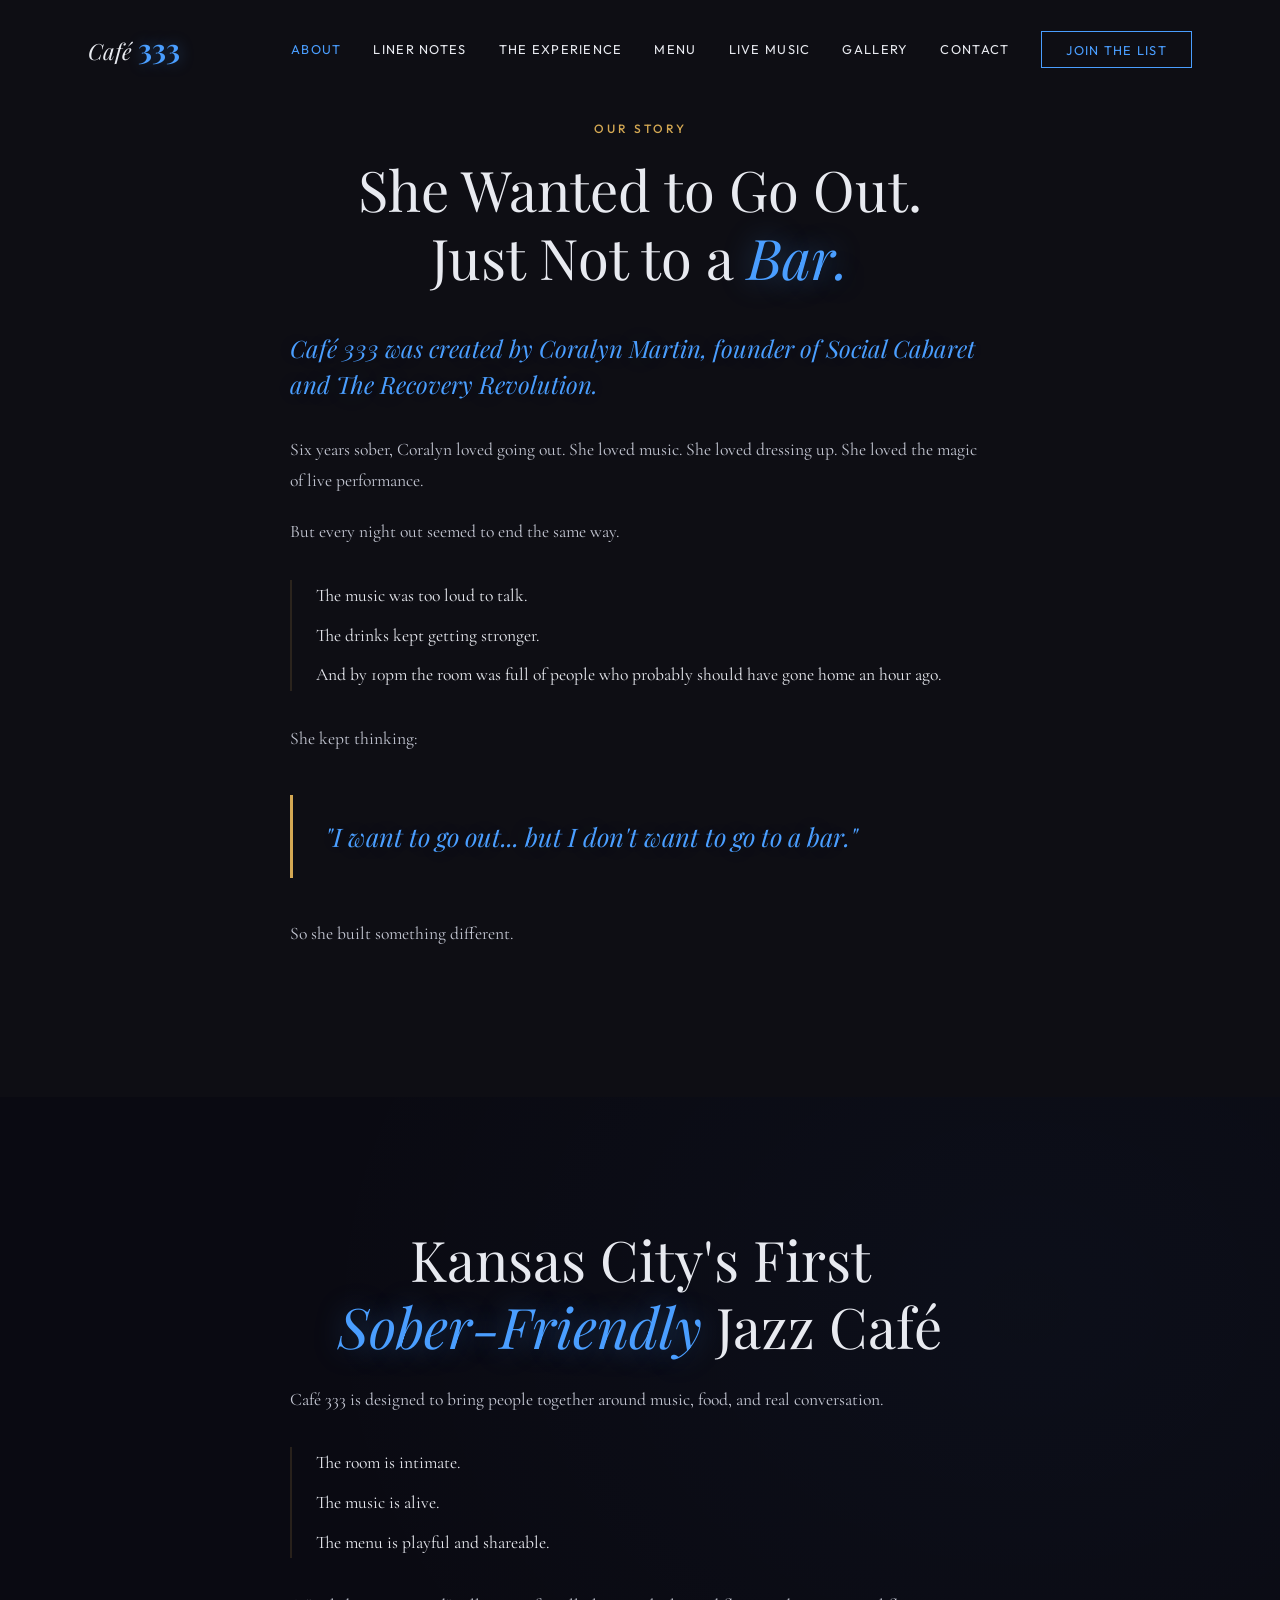
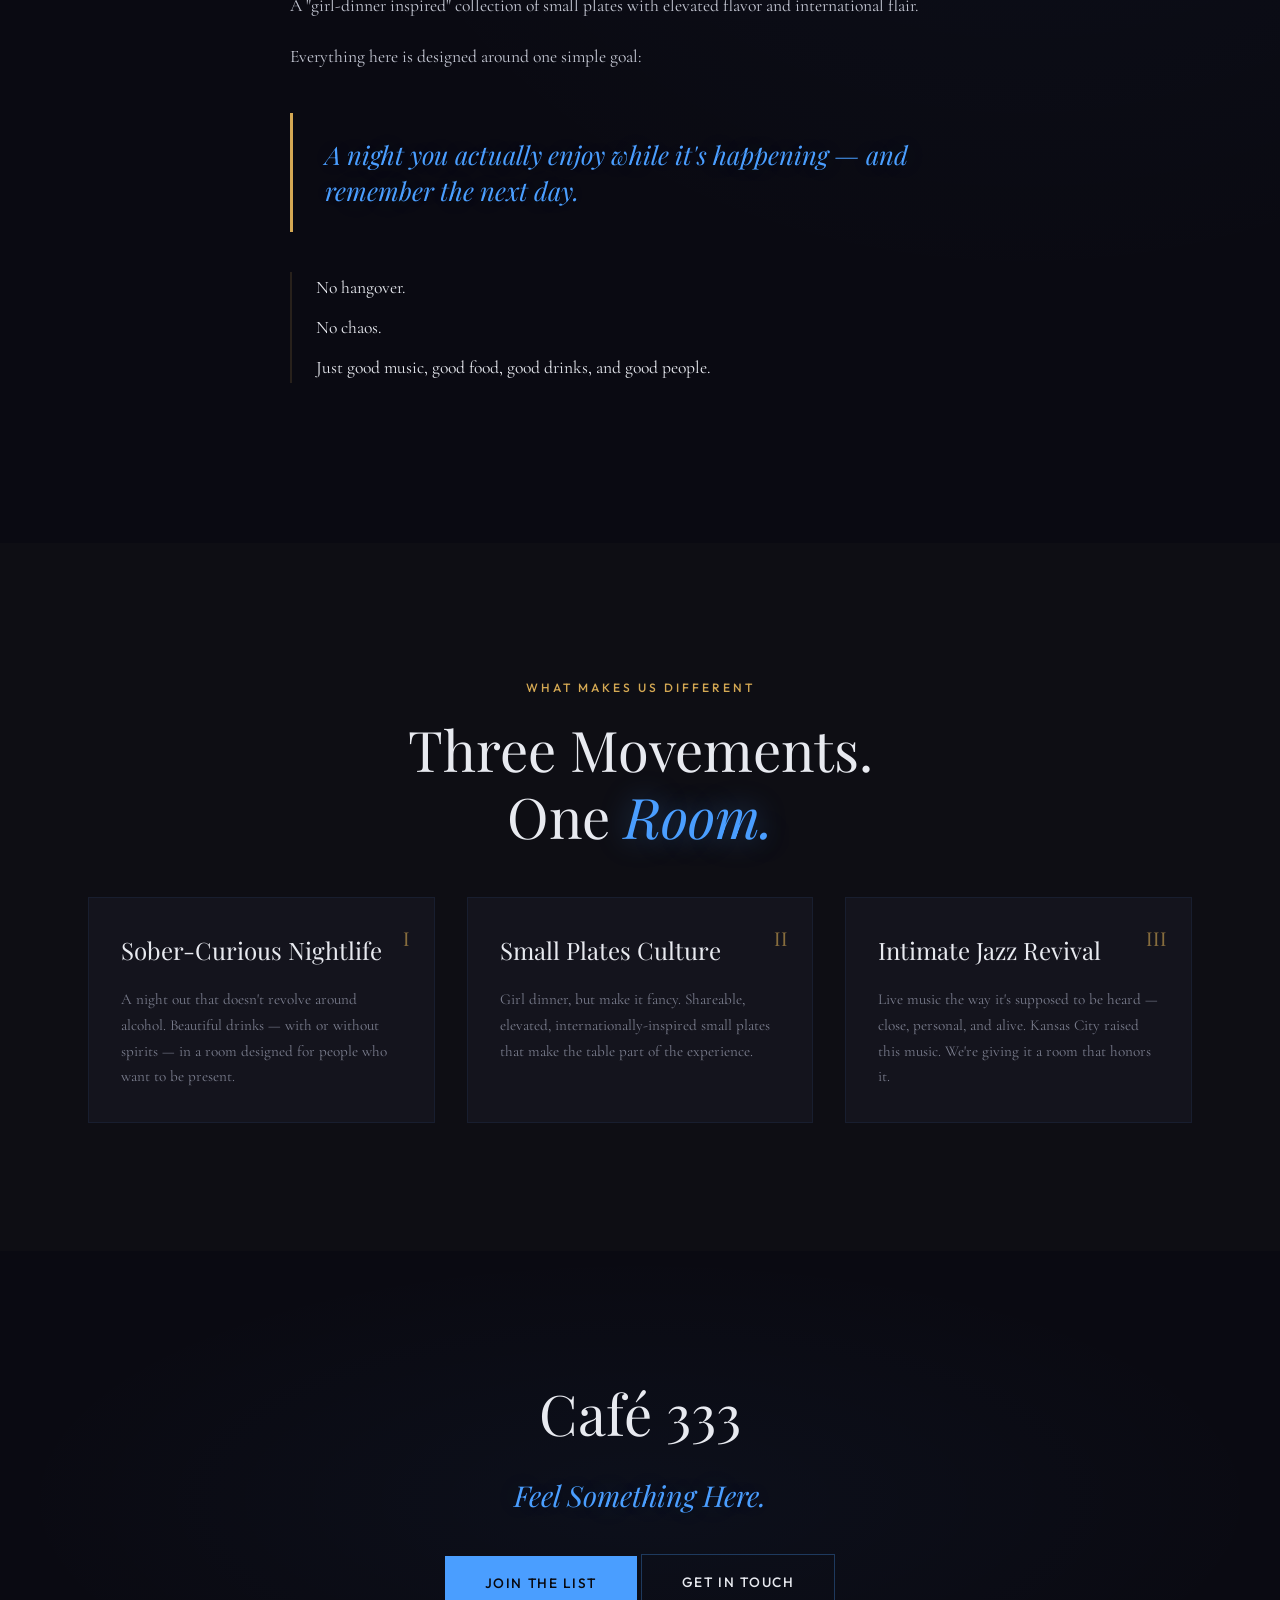
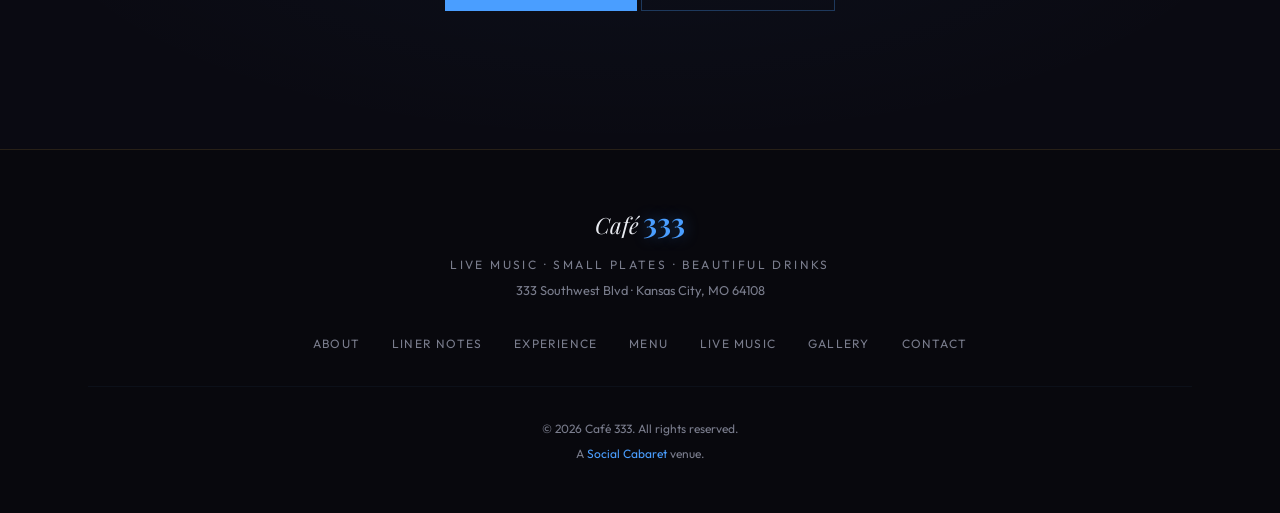
==== commit 41d92146: "Bump CSS cache-bust to v=3 Co-Authored-By: Claude Opus 4.6 (1M context) <noreply@anthropic.com>" ====
--- a/about.html
+++ b/about.html
@@ -8,7 +8,7 @@
   <link rel="preconnect" href="https://fonts.googleapis.com">
   <link rel="preconnect" href="https://fonts.gstatic.com" crossorigin>
   <link href="https://fonts.googleapis.com/css2?family=Playfair+Display:ital,wght@0,400;0,700;0,900;1,400;1,700&family=Cormorant+Garamond:ital,wght@0,300;0,400;0,600;1,300;1,400&family=Outfit:wght@300;400;500;600&display=swap" rel="stylesheet">
-  <link rel="stylesheet" href="css/style.css?v=2">
+  <link rel="stylesheet" href="css/style.css?v=3">
 </head>
 <body>
 
--- a/css/style.css
+++ b/css/style.css
@@ -1272,7 +1272,8 @@
 
 /* ─── ABOUT PAGE ───────────────────────────────────────────── */
 .about-hero {
-  padding-top: calc(var(--section-pad) + 5rem);
+  padding-top: calc(2rem + 5rem);
+  padding-bottom: 1rem;
   background: var(--charcoal);
 }
 
@@ -1347,6 +1348,7 @@
 /* ─── LINER NOTES CARDS ────────────────────────────────────── */
 .liner-notes-grid-section {
   background: var(--charcoal);
+  padding-top: 1rem;
 }
 
 .liner-notes-grid {
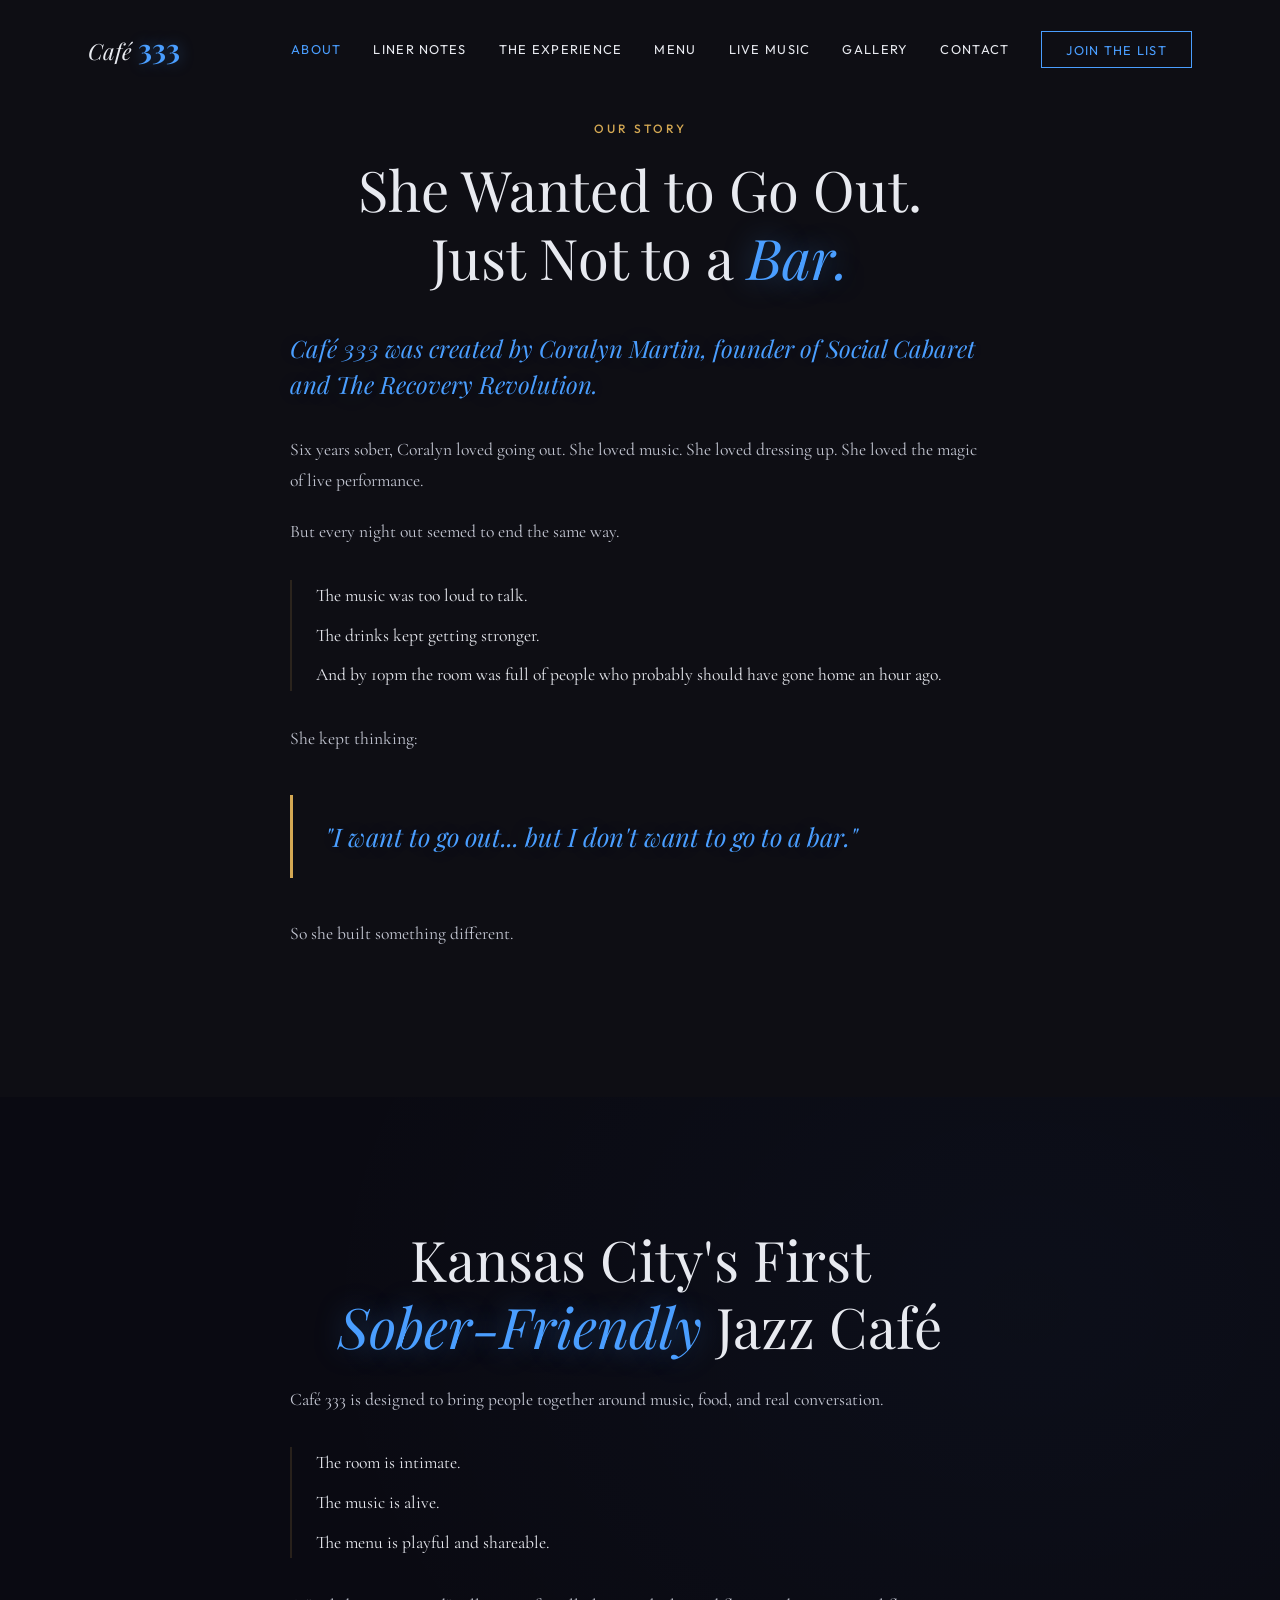
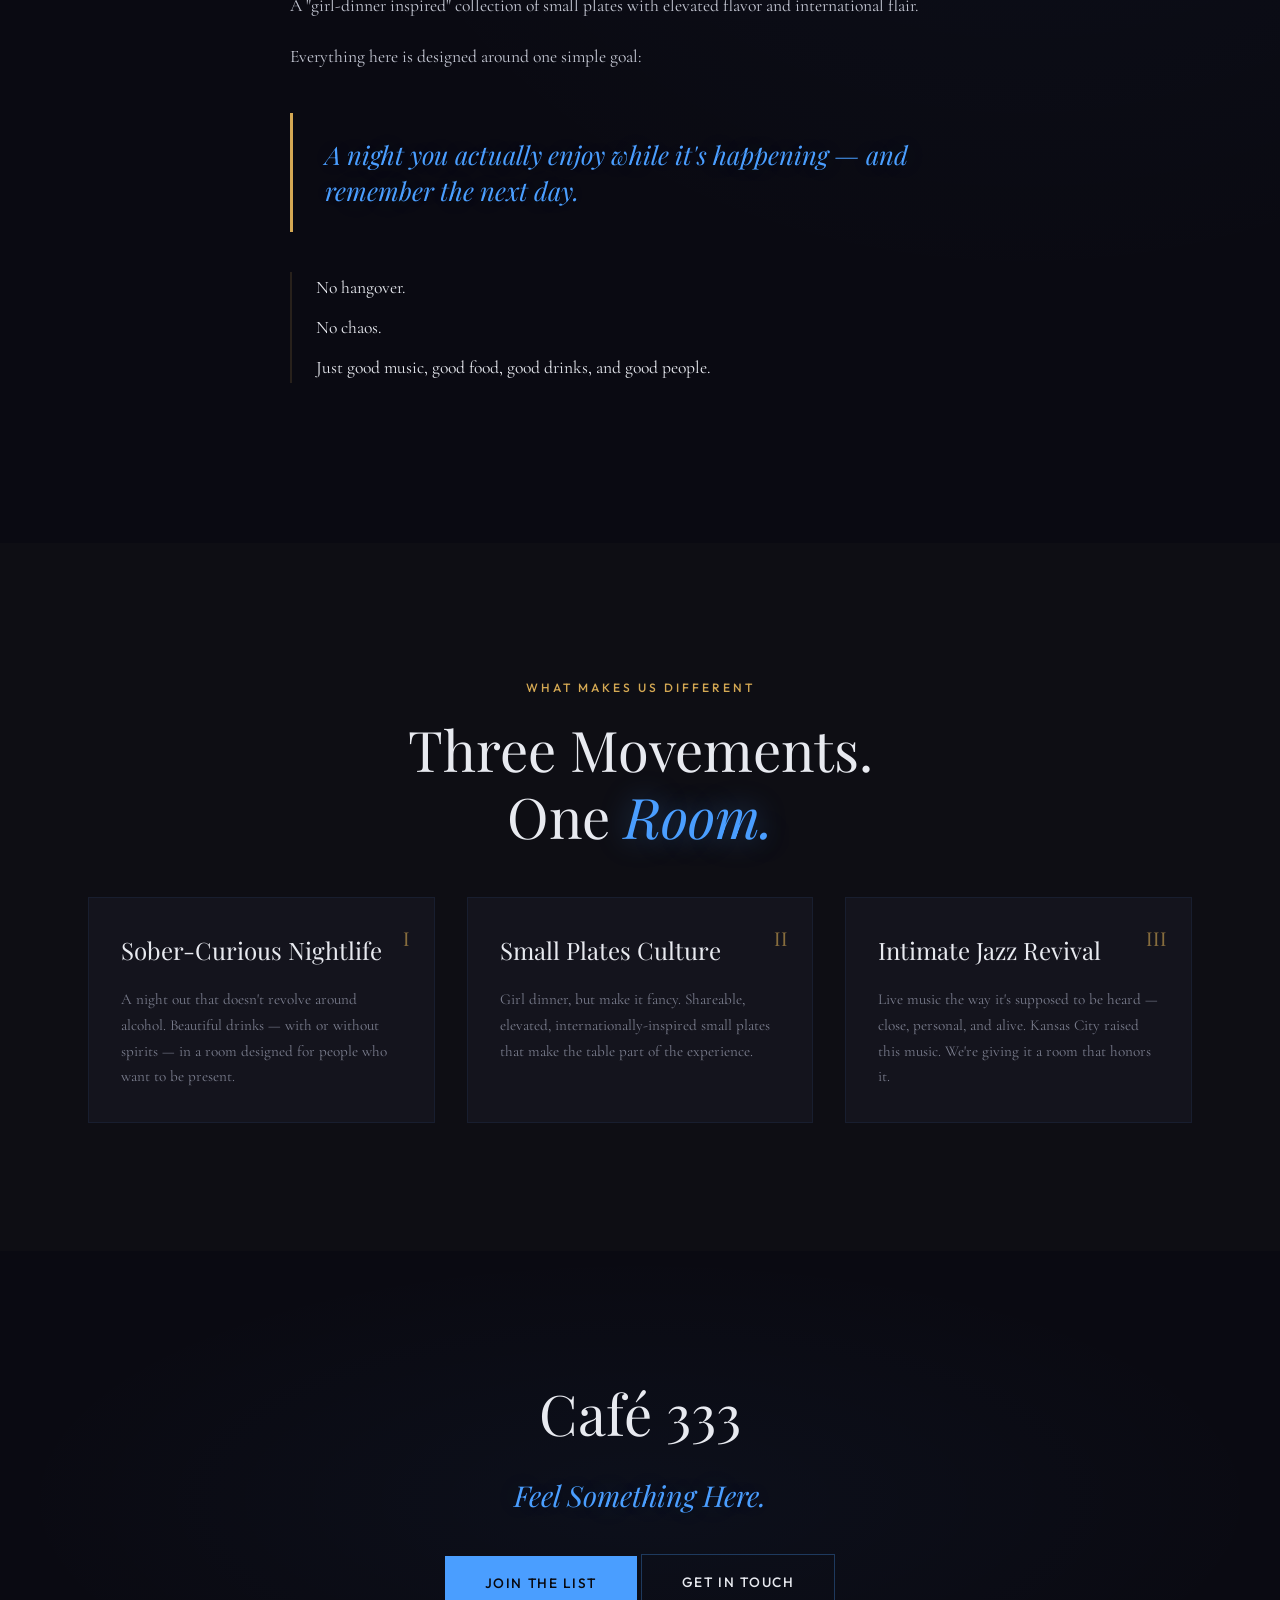
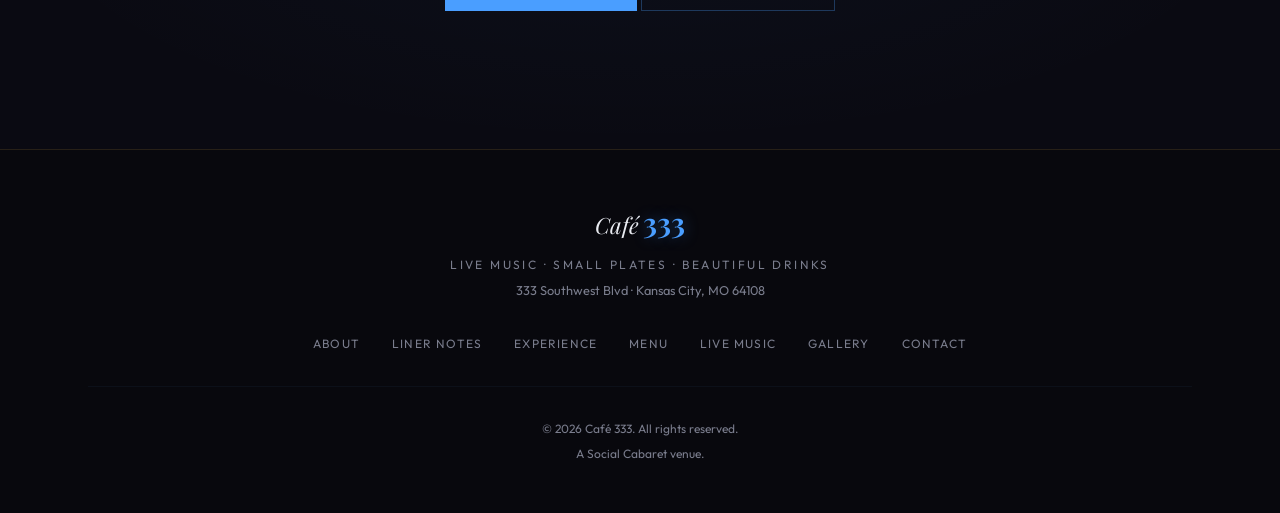
==== commit a53c6498: "Remove dead FB/TikTok icons, placeholder event cards, and de-link footer credit" ====
--- a/about.html
+++ b/about.html
@@ -5,6 +5,19 @@
   <meta name="viewport" content="width=device-width, initial-scale=1.0">
   <title>About — Café 333 | Kansas City's First Sober-Friendly Jazz Café</title>
   <meta name="description" content="Café 333 was created by Coralyn Martin, founder of Social Cabaret and The Recovery Revolution. Kansas City's first sober-friendly jazz café in the Crossroads.">
+  <link rel="canonical" href="https://cafe333kc.com/about.html">
+  <meta property="og:type" content="website">
+  <meta property="og:url" content="https://cafe333kc.com/about.html">
+  <meta property="og:title" content="About Café 333 — Our Story">
+  <meta property="og:description" content="Created by Coralyn Martin, founder of Social Cabaret. She wanted to go out — just not to a bar. So she built something different.">
+  <meta property="og:image" content="https://cafe333kc.com/images/actual/76d70c7b-ef9a-457c-8197-65bee2fdc81d.jpeg">
+  <meta property="og:site_name" content="Café 333">
+  <meta name="twitter:card" content="summary_large_image">
+  <meta name="twitter:title" content="About Café 333 — Our Story">
+  <meta name="twitter:description" content="Created by Coralyn Martin, founder of Social Cabaret. She wanted to go out — just not to a bar. So she built something different.">
+  <meta name="twitter:image" content="https://cafe333kc.com/images/actual/76d70c7b-ef9a-457c-8197-65bee2fdc81d.jpeg">
+  <link rel="icon" type="image/png" href="images/actual/4d2454bb-7340-412b-97f8-234a180e048b.png">
+  <link rel="apple-touch-icon" href="images/actual/4d2454bb-7340-412b-97f8-234a180e048b.png">
   <link rel="preconnect" href="https://fonts.googleapis.com">
   <link rel="preconnect" href="https://fonts.gstatic.com" crossorigin>
   <link href="https://fonts.googleapis.com/css2?family=Playfair+Display:ital,wght@0,400;0,700;0,900;1,400;1,700&family=Cormorant+Garamond:ital,wght@0,300;0,400;0,600;1,300;1,400&family=Outfit:wght@300;400;500;600&display=swap" rel="stylesheet">
@@ -188,7 +201,7 @@
         </div>
         <div class="footer-bottom">
           <p>&copy; 2026 Café 333. All rights reserved.</p>
-          <p class="footer-credit">A <a href="#" target="_blank">Social Cabaret</a> venue.</p>
+          <p class="footer-credit">A Social Cabaret venue.</p>
         </div>
       </div>
     </div>
--- a/css/style.css
+++ b/css/style.css
@@ -1272,8 +1272,8 @@
 
 /* ─── ABOUT PAGE ───────────────────────────────────────────── */
 .about-hero {
-  padding-top: calc(2rem + 5rem);
-  padding-bottom: 1rem;
+  padding-top: calc(2rem + 5rem) !important;
+  padding-bottom: 1rem !important;
   background: var(--charcoal);
 }
 
@@ -1348,7 +1348,7 @@
 /* ─── LINER NOTES CARDS ────────────────────────────────────── */
 .liner-notes-grid-section {
   background: var(--charcoal);
-  padding-top: 1rem;
+  padding-top: 1rem !important;
 }
 
 .liner-notes-grid {
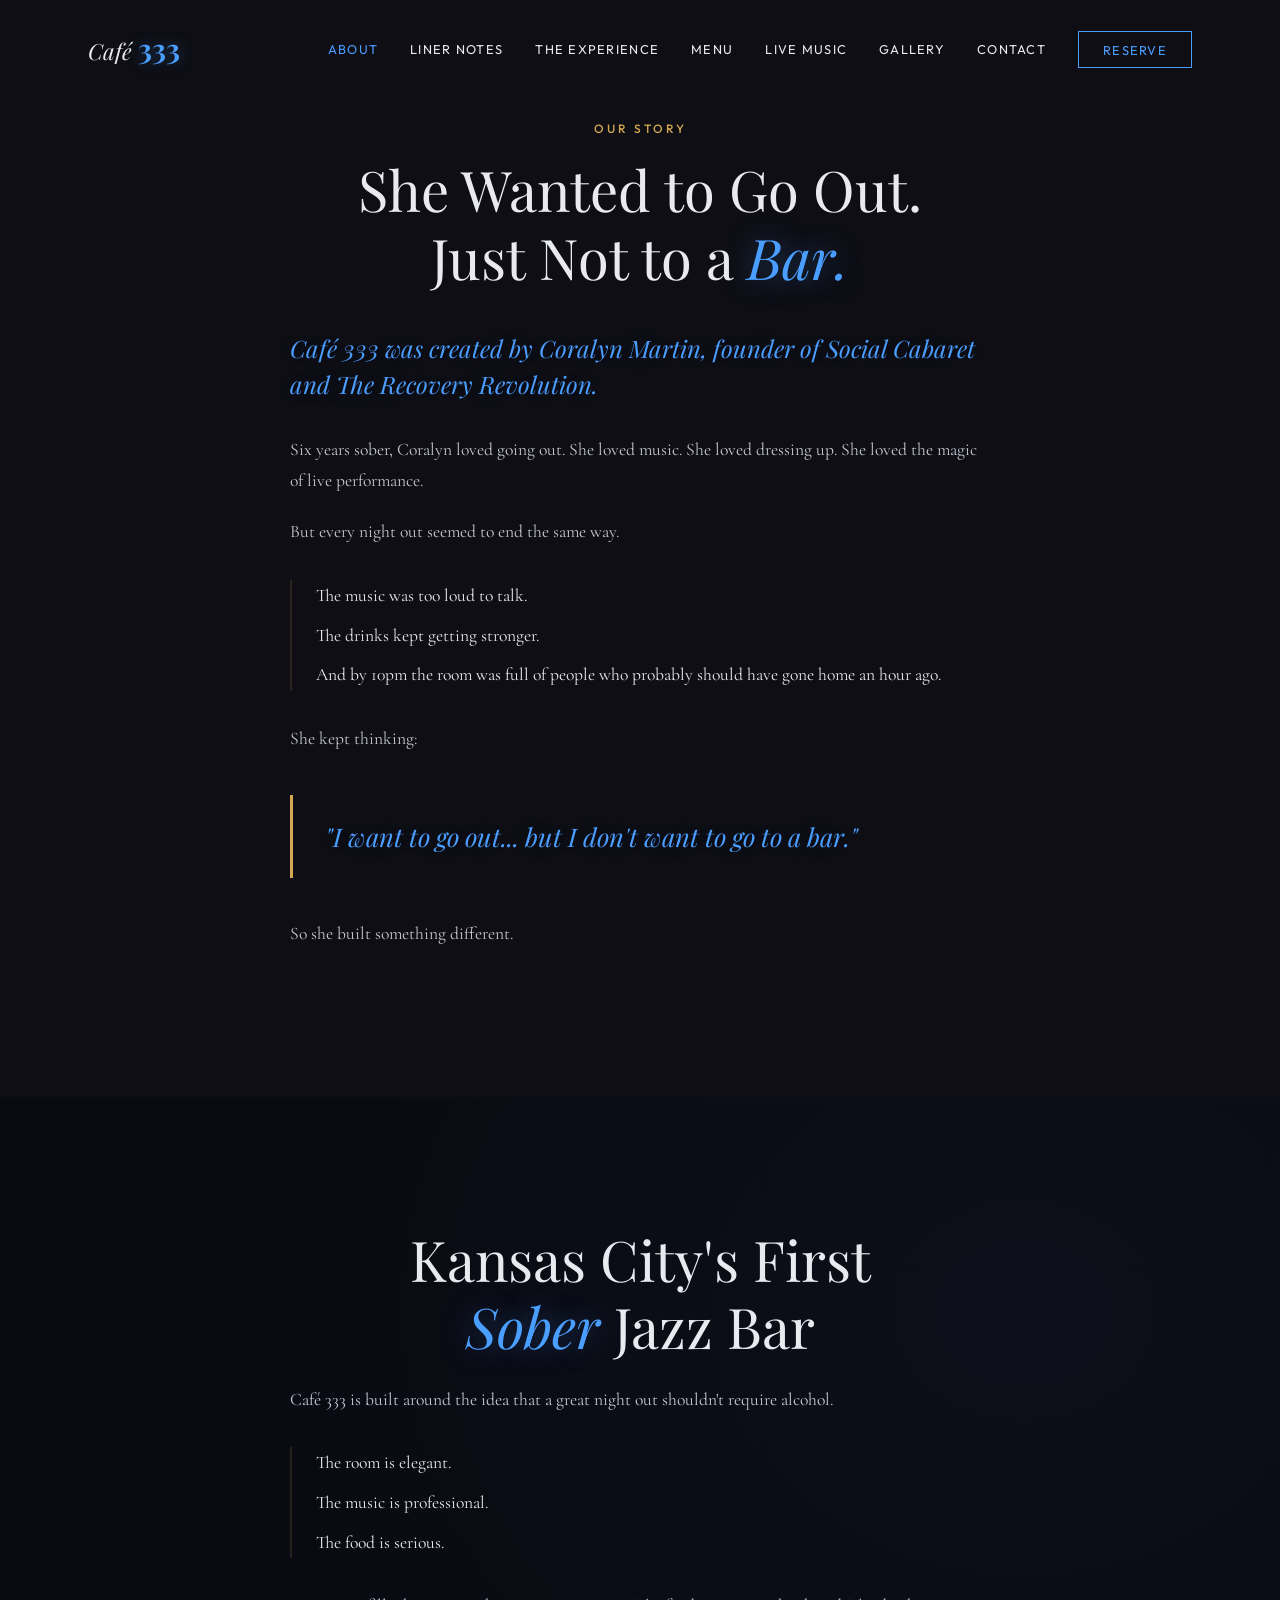
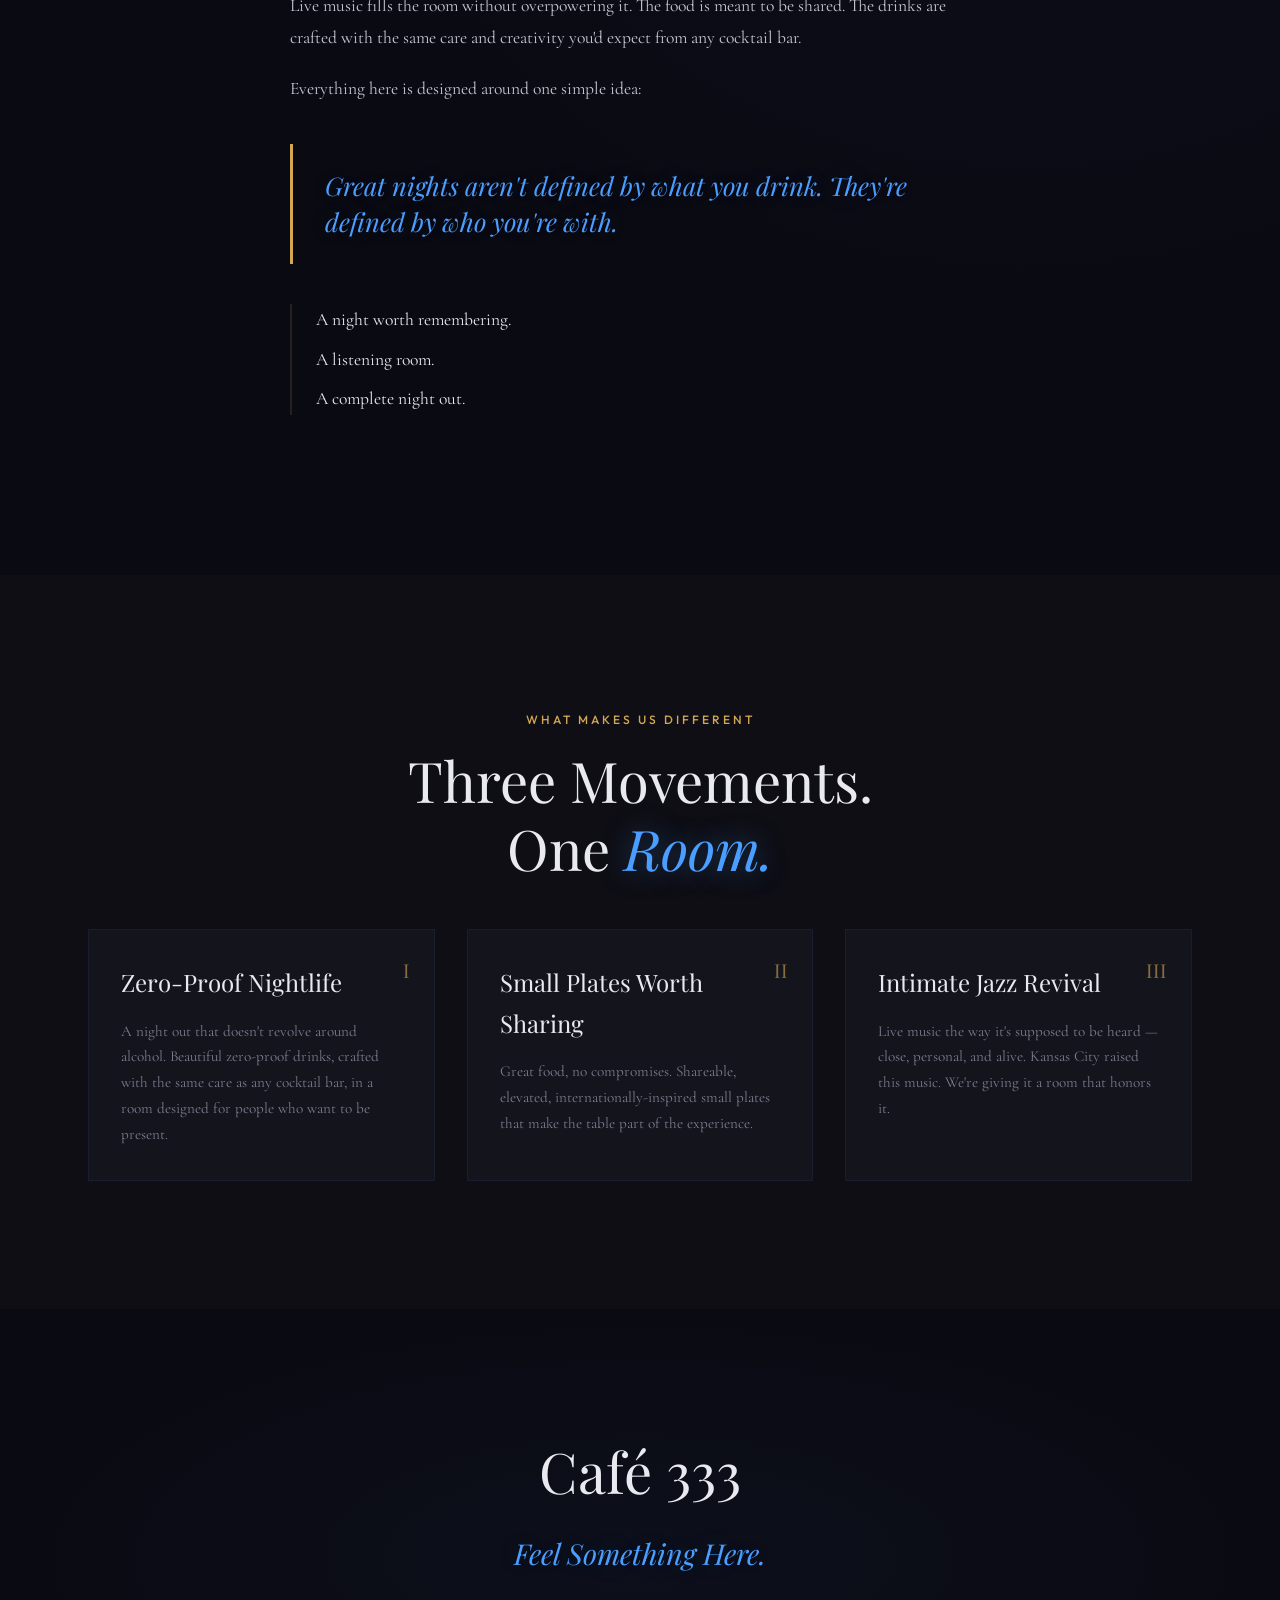
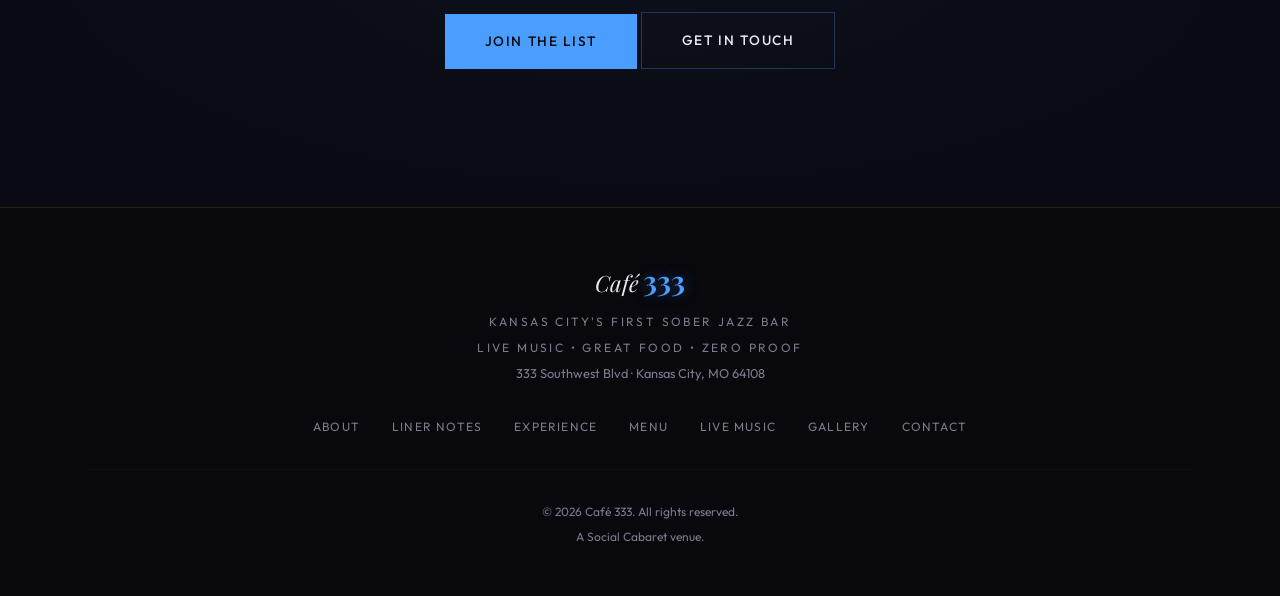
==== commit a24f6d52: "Reposition as KC's first sober jazz bar: new hero/story/experience tiers, Listening Room copy, socia" ====
--- a/about.html
+++ b/about.html
@@ -3,8 +3,8 @@
 <head>
   <meta charset="UTF-8">
   <meta name="viewport" content="width=device-width, initial-scale=1.0">
-  <title>About — Café 333 | Kansas City's First Sober-Friendly Jazz Café</title>
-  <meta name="description" content="Café 333 was created by Coralyn Martin, founder of Social Cabaret and The Recovery Revolution. Kansas City's first sober-friendly jazz café in the Crossroads.">
+  <title>About — Café 333 | Kansas City's First Sober Jazz Bar</title>
+  <meta name="description" content="Café 333 was created by Coralyn Martin, founder of Social Cabaret and The Recovery Revolution. Kansas City's first sober jazz bar in the Crossroads — live music, great food, zero proof.">
   <link rel="canonical" href="https://cafe333kc.com/about.html">
   <meta property="og:type" content="website">
   <meta property="og:url" content="https://cafe333kc.com/about.html">
@@ -45,7 +45,7 @@
         <li><a href="index.html#performances">Live Music</a></li>
         <li><a href="index.html#gallery">Gallery</a></li>
         <li><a href="index.html#contact">Contact</a></li>
-        <li><a href="index.html#signup" class="nav-cta">Join the List</a></li>
+        <li><a href="index.html#signup" class="nav-cta">Reserve</a></li>
       </ul>
     </div>
   </nav>
@@ -97,29 +97,29 @@
   <section class="section about-concept">
     <div class="container">
       <div class="section-header section-header--center">
-        <h2 class="section-title">Kansas City's First<br><em>Sober-Friendly</em> Jazz Café</h2>
+        <h2 class="section-title">Kansas City's First<br><em>Sober</em> Jazz Bar</h2>
       </div>
       <div class="about-story-content">
-        <p>Café 333 is designed to bring people together around music, food, and real conversation.</p>
+        <p>Café 333 is built around the idea that a great night out shouldn't require alcohol.</p>
 
         <div class="story-lines">
-          <p>The room is intimate.</p>
-          <p>The music is alive.</p>
-          <p>The menu is playful and shareable.</p>
-        </div>
-
-        <p>A "girl-dinner inspired" collection of small plates with elevated flavor and international flair.</p>
-
-        <p>Everything here is designed around one simple goal:</p>
+          <p>The room is elegant.</p>
+          <p>The music is professional.</p>
+          <p>The food is serious.</p>
+        </div>
+
+        <p>Live music fills the room without overpowering it. The food is meant to be shared. The drinks are crafted with the same care and creativity you'd expect from any cocktail bar.</p>
+
+        <p>Everything here is designed around one simple idea:</p>
 
         <blockquote class="story-quote">
-          A night you actually enjoy while it's happening — and remember the next day.
+          Great nights aren't defined by what you drink. They're defined by who you're with.
         </blockquote>
 
         <div class="story-lines">
-          <p>No hangover.</p>
-          <p>No chaos.</p>
-          <p>Just good music, good food, good drinks, and good people.</p>
+          <p>A night worth remembering.</p>
+          <p>A listening room.</p>
+          <p>A complete night out.</p>
         </div>
       </div>
     </div>
@@ -138,15 +138,15 @@
         <article class="exp-card">
           <div class="exp-card-number">I</div>
           <div class="exp-card-content">
-            <h3>Sober-Curious Nightlife</h3>
-            <p>A night out that doesn't revolve around alcohol. Beautiful drinks — with or without spirits — in a room designed for people who want to be present.</p>
+            <h3>Zero-Proof Nightlife</h3>
+            <p>A night out that doesn't revolve around alcohol. Beautiful zero-proof drinks, crafted with the same care as any cocktail bar, in a room designed for people who want to be present.</p>
           </div>
         </article>
         <article class="exp-card">
           <div class="exp-card-number">II</div>
           <div class="exp-card-content">
-            <h3>Small Plates Culture</h3>
-            <p>Girl dinner, but make it fancy. Shareable, elevated, internationally-inspired small plates that make the table part of the experience.</p>
+            <h3>Small Plates Worth Sharing</h3>
+            <p>Great food, no compromises. Shareable, elevated, internationally-inspired small plates that make the table part of the experience.</p>
           </div>
         </article>
         <article class="exp-card">
@@ -187,7 +187,8 @@
             <span class="logo-text">Café</span>
             <span class="logo-number">333</span>
           </span>
-          <p class="footer-tagline">Live Music · Small Plates · Beautiful Drinks</p>
+          <p class="footer-tagline">Kansas City's First Sober Jazz Bar</p>
+          <p class="footer-tagline">Live Music • Great Food • Zero Proof</p>
           <p class="footer-address">333 Southwest Blvd · Kansas City, MO 64108</p>
         </div>
         <div class="footer-links">
--- a/css/style.css
+++ b/css/style.css
@@ -1642,8 +1642,196 @@
 .reveal-delay-2 { transition-delay: 0.2s; }
 .reveal-delay-3 { transition-delay: 0.3s; }
 
+/* ─── EXPERIENCE TIERS (Choose Your Night) ──────────────────── */
+.experience-tiers {
+  display: grid;
+  grid-template-columns: repeat(3, 1fr);
+  gap: 2rem;
+  margin-top: 3rem;
+}
+
+.tier-card {
+  position: relative;
+  background: rgba(24, 24, 36, 0.6);
+  border: 1px solid rgba(74, 158, 255, 0.08);
+  padding: 2.5rem 2rem;
+  transition: all 0.5s var(--ease-out);
+  display: flex;
+  flex-direction: column;
+}
+
+.tier-card:hover {
+  border-color: rgba(74, 158, 255, 0.25);
+  transform: translateY(-4px);
+  box-shadow: 0 20px 60px rgba(0, 0, 0, 0.4), 0 0 30px rgba(74, 158, 255, 0.05);
+}
+
+.tier-card--featured {
+  border-color: var(--gold);
+}
+
+.tier-label {
+  font-family: var(--font-ui);
+  font-size: 0.65rem;
+  letter-spacing: 0.2em;
+  text-transform: uppercase;
+  color: var(--gold);
+  margin-bottom: 1rem;
+}
+
+.tier-name {
+  font-family: var(--font-display);
+  font-size: 1.6rem;
+  font-weight: 400;
+  color: var(--cream);
+  margin-bottom: 1rem;
+  line-height: 1.2;
+}
+
+.tier-detail {
+  font-size: 0.95rem;
+  color: var(--slate);
+  line-height: 1.7;
+}
+
+.tier-highlights {
+  list-style: none;
+  margin-top: 1.5rem;
+  padding-top: 1.5rem;
+  border-top: 1px solid var(--brass-dim);
+}
+
+.tier-highlights li {
+  font-family: var(--font-ui);
+  font-size: 0.85rem;
+  color: var(--cream-dark);
+  padding: 0.35rem 0 0.35rem 1.4rem;
+  position: relative;
+}
+
+.tier-highlights li::before {
+  content: '♪';
+  position: absolute;
+  left: 0;
+  color: var(--neon-blue);
+}
+
+/* ─── SOCIAL PROOF ──────────────────────────────────────────── */
+.social-proof {
+  background:
+    radial-gradient(ellipse at 80% 20%, rgba(74, 158, 255, 0.04) 0%, transparent 50%),
+    var(--charcoal);
+}
+
+.testimonial-grid {
+  display: grid;
+  grid-template-columns: repeat(3, 1fr);
+  gap: 2rem;
+  margin-top: 3rem;
+}
+
+.testimonial {
+  background: rgba(24, 24, 36, 0.6);
+  border: 1px solid rgba(74, 158, 255, 0.08);
+  padding: 2.5rem 2rem;
+  display: flex;
+  flex-direction: column;
+}
+
+.testimonial-stars {
+  color: var(--gold);
+  font-size: 0.95rem;
+  letter-spacing: 0.15em;
+  margin-bottom: 1rem;
+}
+
+.testimonial-quote {
+  font-family: var(--font-body);
+  font-size: 1.2rem;
+  line-height: 1.6;
+  color: var(--cream);
+  font-style: italic;
+  flex: 1;
+}
+
+.testimonial-author {
+  font-family: var(--font-ui);
+  font-size: 0.8rem;
+  letter-spacing: 0.1em;
+  text-transform: uppercase;
+  color: var(--slate);
+  margin-top: 1.5rem;
+}
+
+/* ─── FAQ ───────────────────────────────────────────────────── */
+.faq {
+  background: var(--midnight);
+}
+
+.faq-list {
+  max-width: 820px;
+  margin: 3rem auto 0;
+}
+
+.faq-item {
+  border-bottom: 1px solid var(--brass-dim);
+}
+
+.faq-item summary {
+  list-style: none;
+  cursor: pointer;
+  padding: 1.5rem 2.5rem 1.5rem 0;
+  position: relative;
+  font-family: var(--font-display);
+  font-size: 1.25rem;
+  color: var(--cream);
+  transition: color 0.3s var(--ease-out);
+}
+
+.faq-item summary::-webkit-details-marker { display: none; }
+
+.faq-item summary:hover { color: var(--neon-blue); }
+
+.faq-item summary::after {
+  content: '+';
+  position: absolute;
+  right: 0;
+  top: 50%;
+  transform: translateY(-50%);
+  font-family: var(--font-ui);
+  font-size: 1.5rem;
+  color: var(--gold);
+  transition: transform 0.3s var(--ease-out);
+}
+
+.faq-item[open] summary::after {
+  transform: translateY(-50%) rotate(45deg);
+}
+
+.faq-answer {
+  padding: 0 0 1.75rem;
+  font-size: 1rem;
+  color: var(--slate);
+  line-height: 1.7;
+  max-width: 680px;
+}
+
 /* ─── RESPONSIVE ────────────────────────────────────────────── */
 @media (max-width: 1024px) {
+  .experience-tiers {
+    grid-template-columns: 1fr;
+    max-width: 500px;
+    margin-left: auto;
+    margin-right: auto;
+  }
+
+  .testimonial-grid {
+    grid-template-columns: 1fr;
+    max-width: 500px;
+    margin-left: auto;
+    margin-right: auto;
+  }
+
   .experience-cards {
     grid-template-columns: 1fr;
     max-width: 500px;
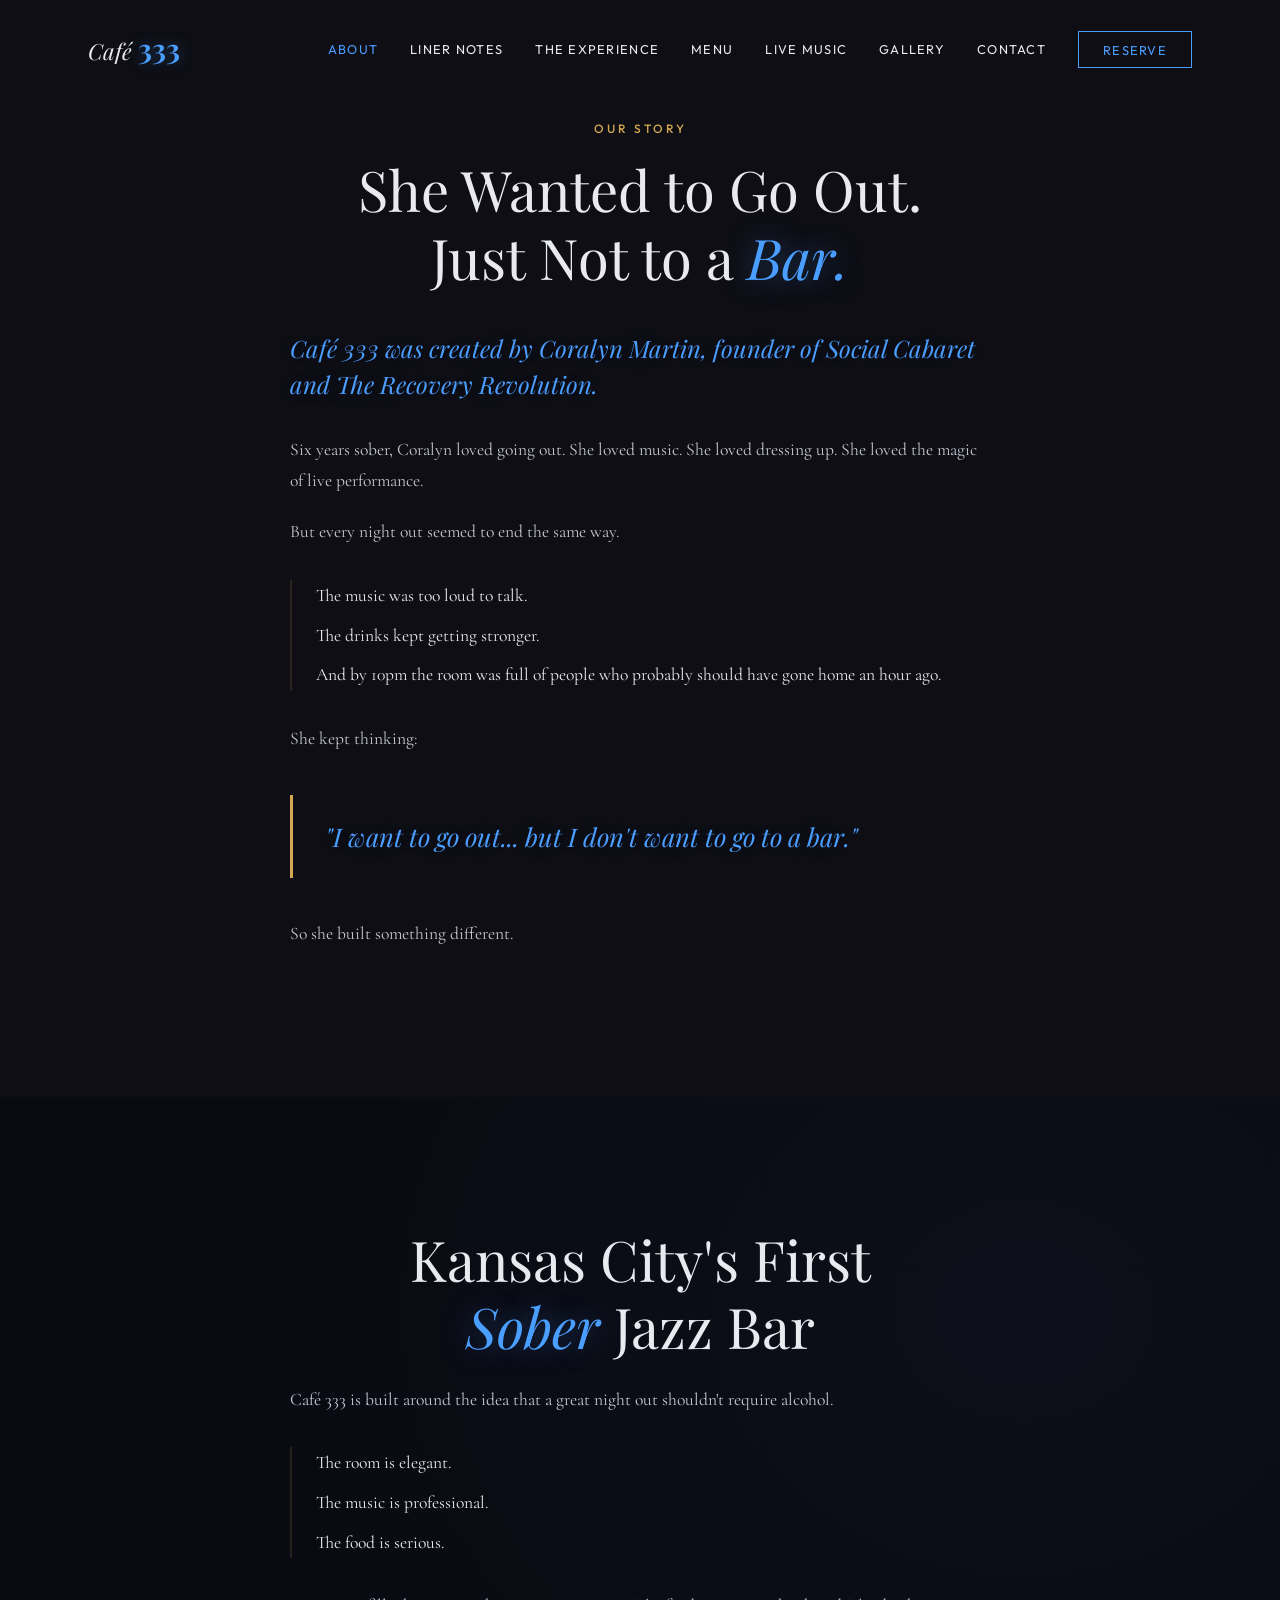
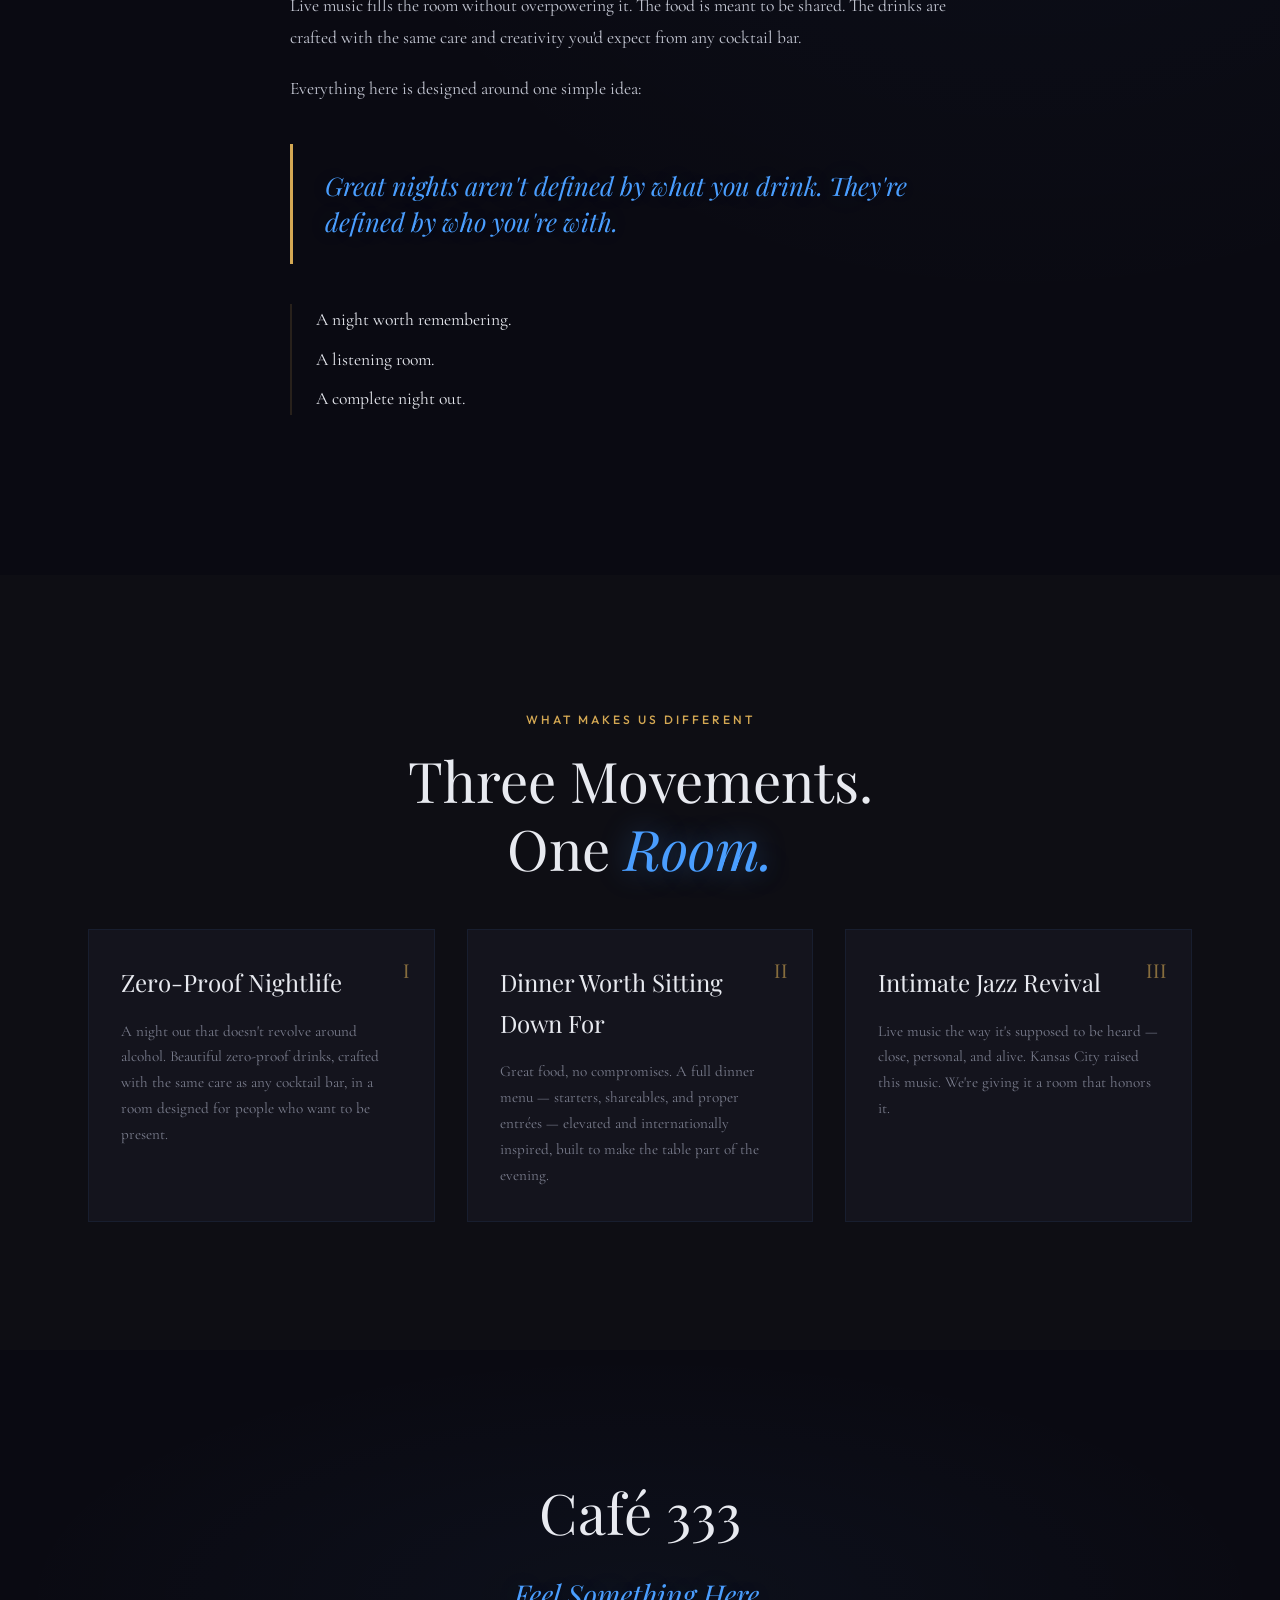
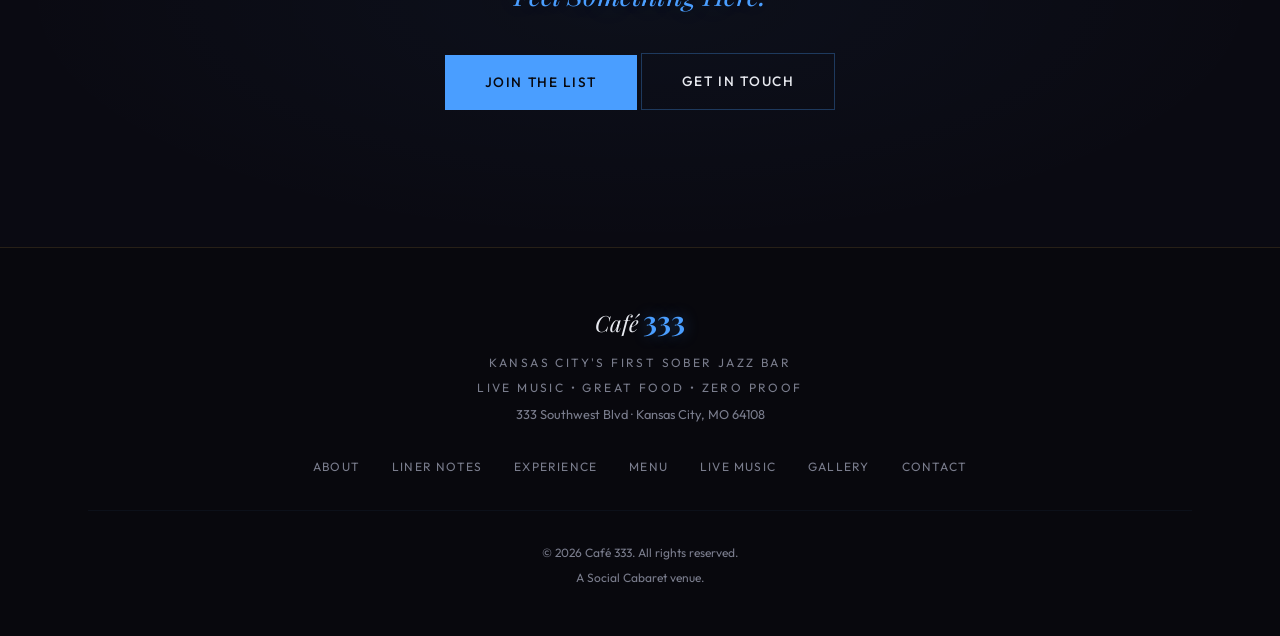
==== commit 257fc457: "Switch reservations to OpenTable, add full dinner menu, drop experience tiers - New #reserve section" ====
--- a/about.html
+++ b/about.html
@@ -21,7 +21,7 @@
   <link rel="preconnect" href="https://fonts.googleapis.com">
   <link rel="preconnect" href="https://fonts.gstatic.com" crossorigin>
   <link href="https://fonts.googleapis.com/css2?family=Playfair+Display:ital,wght@0,400;0,700;0,900;1,400;1,700&family=Cormorant+Garamond:ital,wght@0,300;0,400;0,600;1,300;1,400&family=Outfit:wght@300;400;500;600&display=swap" rel="stylesheet">
-  <link rel="stylesheet" href="css/style.css?v=3">
+  <link rel="stylesheet" href="css/style.css?v=4">
 </head>
 <body>
 
@@ -45,7 +45,7 @@
         <li><a href="index.html#performances">Live Music</a></li>
         <li><a href="index.html#gallery">Gallery</a></li>
         <li><a href="index.html#contact">Contact</a></li>
-        <li><a href="index.html#signup" class="nav-cta">Reserve</a></li>
+        <li><a href="index.html#reserve" class="nav-cta">Reserve</a></li>
       </ul>
     </div>
   </nav>
@@ -145,8 +145,8 @@
         <article class="exp-card">
           <div class="exp-card-number">II</div>
           <div class="exp-card-content">
-            <h3>Small Plates Worth Sharing</h3>
-            <p>Great food, no compromises. Shareable, elevated, internationally-inspired small plates that make the table part of the experience.</p>
+            <h3>Dinner Worth Sitting Down For</h3>
+            <p>Great food, no compromises. A full dinner menu — starters, shareables, and proper entrées — elevated and internationally inspired, built to make the table part of the evening.</p>
           </div>
         </article>
         <article class="exp-card">
--- a/css/style.css
+++ b/css/style.css
@@ -784,7 +784,21 @@
   font-size: 1.1rem;
   font-weight: 400;
   color: var(--cream);
-  white-space: nowrap;
+  /* Wraps only when the name is too long for the row (long entree names) */
+  white-space: normal;
+}
+
+.menu-item-tag {
+  font-family: var(--font-ui);
+  font-size: 0.6rem;
+  letter-spacing: 0.15em;
+  text-transform: uppercase;
+  color: var(--neon-blue);
+  border: 1px solid rgba(74, 158, 255, 0.35);
+  border-radius: 2px;
+  padding: 0.1rem 0.35rem;
+  margin-left: 0.4rem;
+  vertical-align: middle;
 }
 
 .menu-item-dots {
@@ -809,9 +823,14 @@
   line-height: 1.5;
 }
 
+.menu-cta {
+  text-align: center;
+  margin-top: 3rem;
+}
+
 .menu-note {
   text-align: center;
-  margin-top: 3rem;
+  margin-top: 1.5rem;
   font-family: var(--font-ui);
   font-size: 0.8rem;
   color: var(--slate);
@@ -1942,3 +1961,53 @@
     text-align: center;
   }
 }
+
+
+/* ─── RESERVATIONS (OpenTable) ──────────────────────────────── */
+.reserve {
+  background:
+    radial-gradient(ellipse at 50% 0%, rgba(212, 175, 55, 0.05) 0%, transparent 60%),
+    linear-gradient(to bottom, var(--charcoal), var(--midnight));
+}
+
+/* The OpenTable loader injects its own iframe here; we only frame and center it. */
+.reserve-widget {
+  display: flex;
+  justify-content: center;
+  align-items: center;
+  /* Sized to the OpenTable standard widget so the frame is not a wide empty band */
+  max-width: 420px;
+  min-height: 300px;
+  margin: 3rem auto 0;
+  padding: 2rem;
+  background: rgba(24, 24, 36, 0.6);
+  border: 1px solid rgba(74, 158, 255, 0.08);
+}
+
+.reserve-widget iframe {
+  max-width: 100%;
+  border: 0;
+}
+
+.reserve-note {
+  text-align: center;
+  margin-top: 1.5rem;
+  font-family: var(--font-ui);
+  font-size: 0.85rem;
+  color: var(--slate);
+}
+
+.contact-reserve {
+  margin-top: 0.5rem;
+}
+
+.contact-reserve iframe {
+  max-width: 100%;
+  border: 0;
+}
+
+@media (max-width: 600px) {
+  .reserve-widget {
+    padding: 1rem;
+  }
+}
